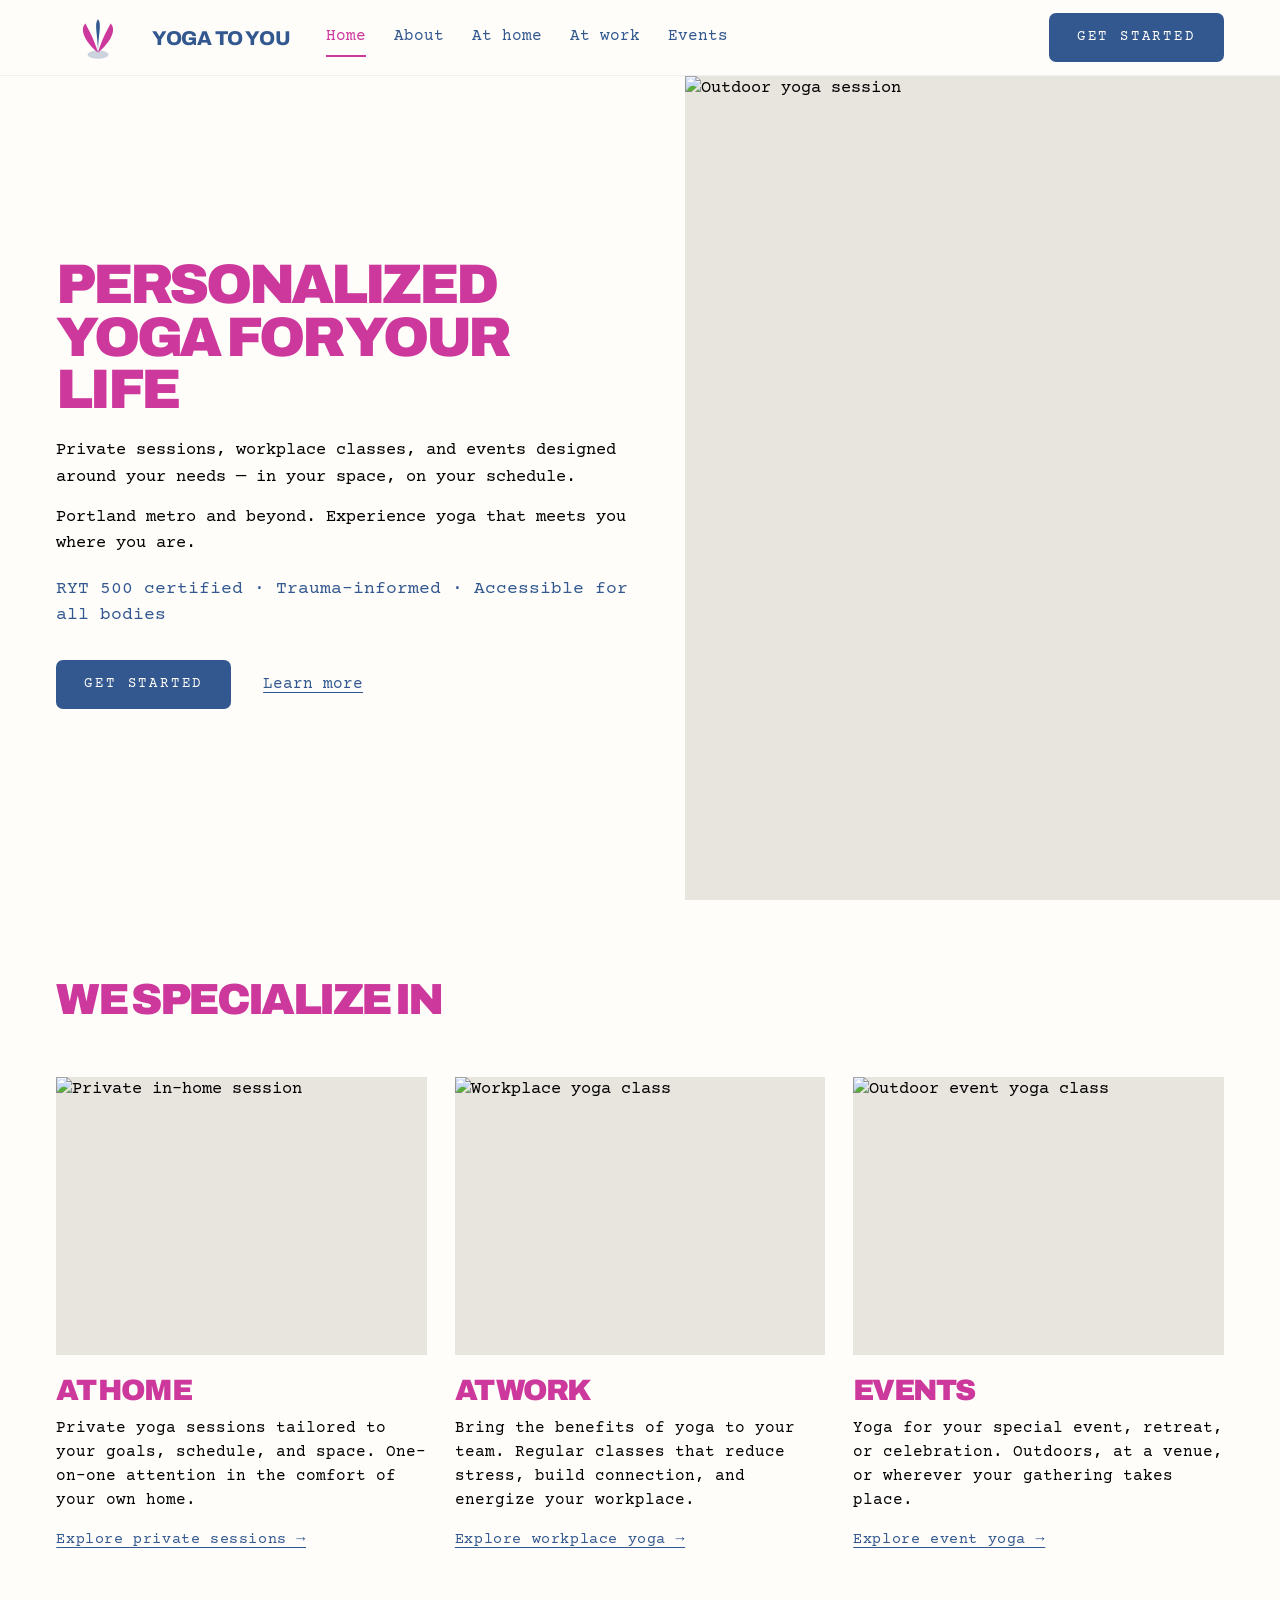
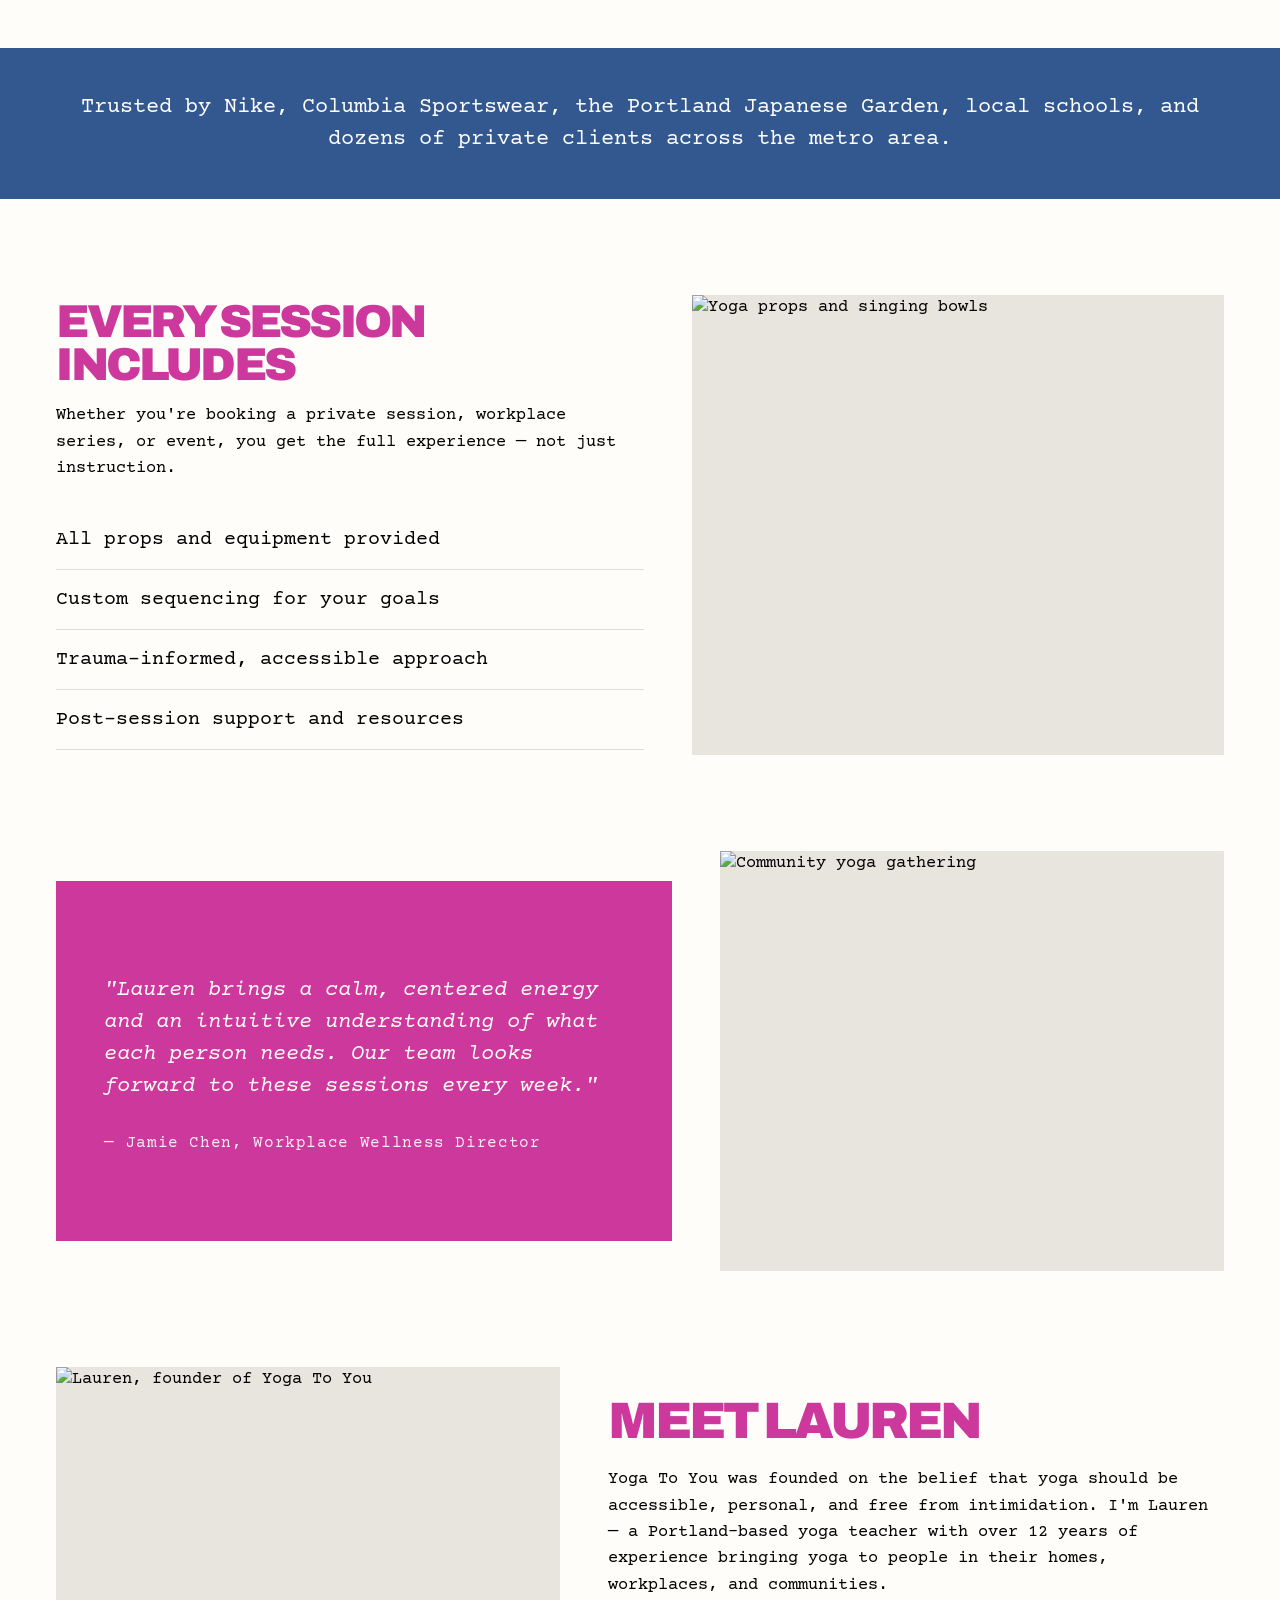
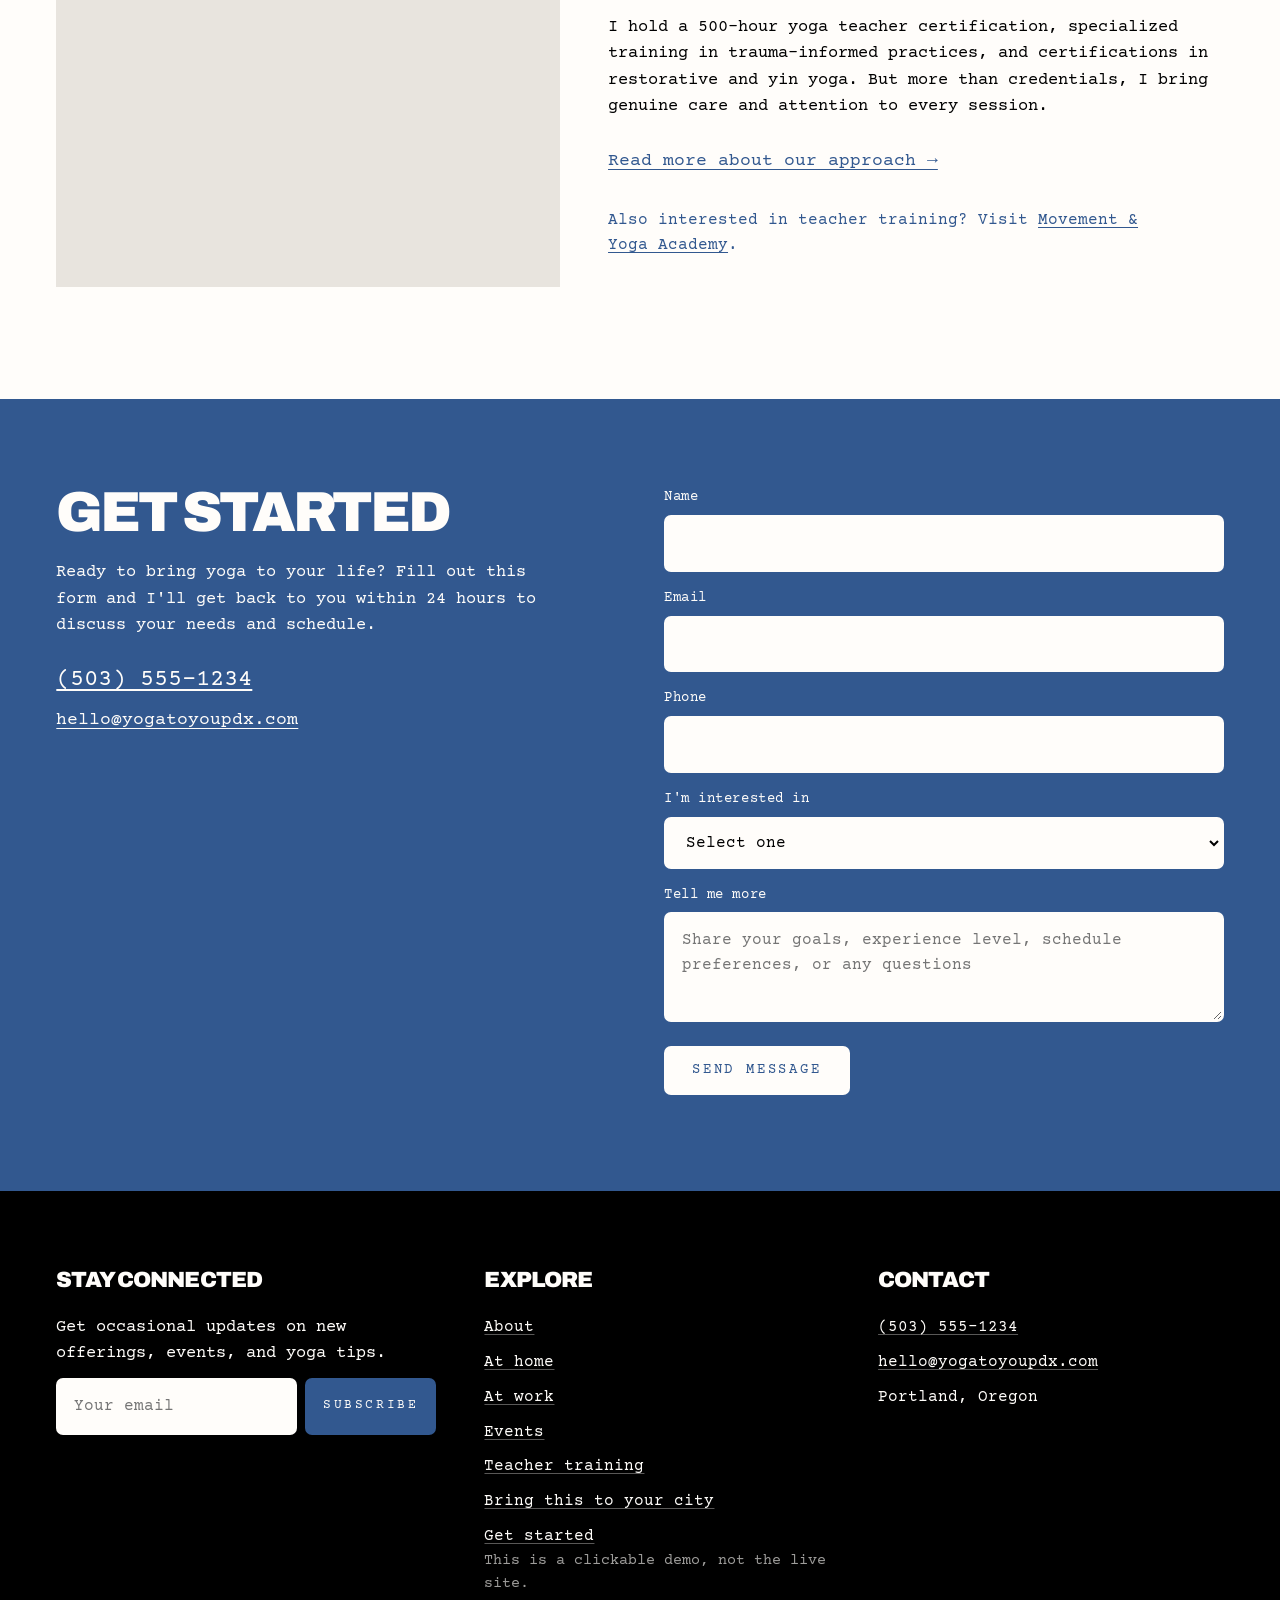
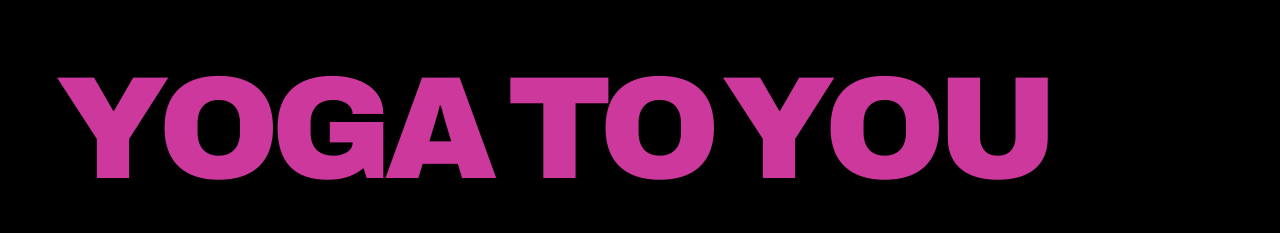
==== index.html @ d00f50c9 "Add all 8 HTML pages for Yoga To You demo - index.html: Homepage with hero, doors, trust, includes, " ====
<!DOCTYPE html>
<html lang="en">
<head>
  <meta charset="UTF-8">
  <meta name="viewport" content="width=1280">
  <title>Yoga To You — Personalized yoga for your life</title>
  <link rel="icon" href="data:image/svg+xml,%3Csvg xmlns='http://www.w3.org/2000/svg' viewBox='0 0 80 48'%3E%3Cellipse cx='40' cy='40' rx='10' ry='4' fill='%2332588F' opacity='.25'/%3E%3Cpath d='M40 38 C28 28 22 16 28 10 C32 18 36 24 40 38 Z' fill='%23CC389B'/%3E%3Cpath d='M40 38 C52 28 58 16 52 10 C48 18 44 24 40 38 Z' fill='%23CC389B'/%3E%3Cpath d='M40 38 C40 22 36 10 40 6 C44 10 40 22 40 38 Z' fill='%2332588F'/%3E%3C/svg%3E">
  <link rel="preconnect" href="https://fonts.googleapis.com">
  <link rel="preconnect" href="https://fonts.gstatic.com" crossorigin>
  <link href="https://fonts.googleapis.com/css2?family=Archivo:wght@100..900&family=Courier+Prime:ital,wght@0,400;0,700;1,400&display=block" rel="stylesheet">
  <link rel="stylesheet" href="site.css">
</head>
<body>
  <header class="site-header">
    <a href="index.html" class="logo">
      <img src="data:image/svg+xml,%3Csvg xmlns='http://www.w3.org/2000/svg' viewBox='0 0 80 48'%3E%3Cellipse cx='40' cy='40' rx='10' ry='4' fill='%2332588F' opacity='.25'/%3E%3Cpath d='M40 38 C28 28 22 16 28 10 C32 18 36 24 40 38 Z' fill='%23CC389B'/%3E%3Cpath d='M40 38 C52 28 58 16 52 10 C48 18 44 24 40 38 Z' fill='%23CC389B'/%3E%3Cpath d='M40 38 C40 22 36 10 40 6 C44 10 40 22 40 38 Z' fill='%2332588F'/%3E%3C/svg%3E" alt="">
      <span class="brand">Yoga To You</span>
    </a>
    <nav class="site-nav">
      <a href="index.html" aria-current="page">Home</a>
      <a href="about.html">About</a>
      <a href="at-home.html">At home</a>
      <a href="at-work.html">At work</a>
      <a href="events.html">Events</a>
    </nav>
    <a href="#get-started" class="btn">Get started</a>
  </header>

  <main>
    <section class="hero">
      <div class="hero-copy">
        <h1 class="display">Personalized yoga for your life</h1>
        <p class="lede">Private sessions, workplace classes, and events designed around your needs — in your space, on your schedule.</p>
        <p class="lede">Portland metro and beyond. Experience yoga that meets you where you are.</p>
        <p class="tag">RYT 500 certified · Trauma-informed · Accessible for all bodies</p>
        <div class="hero-actions">
          <a href="#get-started" class="btn">Get started</a>
          <a href="about.html" class="btn-ghost">Learn more</a>
        </div>
      </div>
      <div class="hero-photo">
        <img src="images/hero-outdoor-pose.jpg" alt="Outdoor yoga session">
      </div>
    </section>

    <section class="specialize">
      <h2 class="display">We specialize in</h2>
    </section>

    <section class="doors">
      <a href="at-home.html" class="door">
        <div class="door-photo">
          <img src="images/in-home-child-pose.jpg" alt="Private in-home session">
        </div>
        <h3 class="display">At home</h3>
        <p>Private yoga sessions tailored to your goals, schedule, and space. One-on-one attention in the comfort of your own home.</p>
        <span class="more">Explore private sessions →</span>
      </a>

      <a href="at-work.html" class="door">
        <div class="door-photo">
          <img src="images/workplace-studio-class.jpg" alt="Workplace yoga class">
        </div>
        <h3 class="display">At work</h3>
        <p>Bring the benefits of yoga to your team. Regular classes that reduce stress, build connection, and energize your workplace.</p>
        <span class="more">Explore workplace yoga →</span>
      </a>

      <a href="events.html" class="door">
        <div class="door-photo">
          <img src="images/event-park-class.jpg" alt="Outdoor event yoga class">
        </div>
        <h3 class="display">Events</h3>
        <p>Yoga for your special event, retreat, or celebration. Outdoors, at a venue, or wherever your gathering takes place.</p>
        <span class="more">Explore event yoga →</span>
      </a>
    </section>

    <section class="trust">
      <p>Trusted by Nike, Columbia Sportswear, the Portland Japanese Garden, local schools, and dozens of private clients across the metro area.</p>
    </section>

    <section class="includes">
      <div>
        <h2 class="display">Every session includes</h2>
        <p class="intro">Whether you're booking a private session, workplace series, or event, you get the full experience — not just instruction.</p>
        <ul class="includes-list">
          <li>All props and equipment provided</li>
          <li>Custom sequencing for your goals</li>
          <li>Trauma-informed, accessible approach</li>
          <li>Post-session support and resources</li>
        </ul>
      </div>
      <div class="includes-photo">
        <img src="images/props-singing-bowls.jpg" alt="Yoga props and singing bowls">
      </div>
    </section>

    <section class="quote">
      <div class="quote-card">
        <blockquote>"Lauren brings a calm, centered energy and an intuitive understanding of what each person needs. Our team looks forward to these sessions every week."</blockquote>
        <cite>— Jamie Chen, Workplace Wellness Director</cite>
      </div>
      <div class="quote-photo">
        <img src="images/event-park-community.jpg" alt="Community yoga gathering">
      </div>
    </section>

    <section class="about">
      <div class="about-photo">
        <img src="images/founder-studio.jpg" alt="Lauren, founder of Yoga To You">
      </div>
      <div>
        <h2 class="display">Meet Lauren</h2>
        <p>Yoga To You was founded on the belief that yoga should be accessible, personal, and free from intimidation. I'm Lauren — a Portland-based yoga teacher with over 12 years of experience bringing yoga to people in their homes, workplaces, and communities.</p>
        <p>I hold a 500-hour yoga teacher certification, specialized training in trauma-informed practices, and certifications in restorative and yin yoga. But more than credentials, I bring genuine care and attention to every session.</p>
        <a href="about.html" class="about-link">Read more about our approach →</a>
        <p class="quiet">Also interested in teacher training? Visit <a href="school.html">Movement & Yoga Academy</a>.</p>
      </div>
    </section>

    <section class="start" id="get-started">
      <div class="start-inner">
        <div>
          <h2 class="display">Get started</h2>
          <p class="intro">Ready to bring yoga to your life? Fill out this form and I'll get back to you within 24 hours to discuss your needs and schedule.</p>
          <p class="phone"><a href="tel:+15035551234">(503) 555-1234</a></p>
          <p class="mail"><a href="mailto:hello@yogatoyoupdx.com">hello@yogatoyoupdx.com</a></p>
        </div>
        <form class="start-form">
          <label>
            Name
            <input type="text" name="name" required>
          </label>
          <label>
            Email
            <input type="email" name="email" required>
          </label>
          <label>
            Phone
            <input type="tel" name="phone">
          </label>
          <label>
            I'm interested in
            <select name="interest" required>
              <option value="">Select one</option>
              <option value="private">Private sessions (at home)</option>
              <option value="workplace">Workplace yoga</option>
              <option value="event">Event or retreat</option>
              <option value="other">Something else</option>
            </select>
          </label>
          <label>
            Tell me more
            <textarea name="message" placeholder="Share your goals, experience level, schedule preferences, or any questions"></textarea>
          </label>
          <button type="submit" class="btn">Send message</button>
        </form>
      </div>
    </section>
  </main>

  <footer class="site-footer">
    <div class="footer-top">
      <div>
        <h3>Stay connected</h3>
        <form class="subscribe">
          <p>Get occasional updates on new offerings, events, and yoga tips.</p>
          <div class="subscribe-row">
            <input type="email" placeholder="Your email" aria-label="Email address">
            <button type="submit" class="btn">Subscribe</button>
          </div>
        </form>
      </div>
      <div>
        <h3>Explore</h3>
        <nav class="footer-links">
          <a href="about.html">About</a>
          <a href="at-home.html">At home</a>
          <a href="at-work.html">At work</a>
          <a href="events.html">Events</a>
          <a href="school.html">Teacher training</a>
          <a href="partners.html">Bring this to your city</a>
          <a href="get-started.html">Get started</a>
        </nav>
        <p class="footer-note">This is a clickable demo, not the live site.</p>
      </div>
      <div>
        <h3>Contact</h3>
        <div class="footer-contact">
          <a href="tel:+15035551234">(503) 555-1234</a>
          <a href="mailto:hello@yogatoyoupdx.com">hello@yogatoyoupdx.com</a>
          <p>Portland, Oregon</p>
        </div>
      </div>
    </div>
    <div class="wordmark">
      <p>Yoga To You</p>
    </div>
  </footer>

  <script src="site.js"></script>
</body>
</html>
---- site.css ----
:root {
  --cream: #FFFDFA;
  --orange: #FF8D5C;
  --navy: #32588F;
  --magenta: #CC389B;
  --black: #000000;
  --nav-h: 76px;
  --pad: clamp(40px, 4.4vw, 64px);
  --max: 1440px;
}

* { box-sizing: border-box; margin: 0; padding: 0; }
html { scroll-behavior: smooth; }
html, body { background: var(--cream); color: var(--black); }
body {
  font-family: "Courier Prime", Courier, monospace;
  font-size: 17px;
  line-height: 1.55;
  -webkit-font-smoothing: antialiased;
  min-width: 1280px;
}
img { display: block; max-width: 100%; }
a { color: inherit; text-decoration: none; }
button, input, select, textarea { font: inherit; }
button, .btn, .btn-ghost, select { cursor: pointer; }
input, textarea { cursor: text; }

::selection { background: var(--magenta); color: var(--cream); }

.display {
  font-family: "Archivo", "Arial Black", sans-serif;
  font-weight: 900;
  font-stretch: 100%;
  text-transform: uppercase;
  letter-spacing: -0.06em;
  line-height: 0.94;
  color: var(--magenta);
}

.eyebrow {
  font-family: "Courier Prime", Courier, monospace;
  font-size: 14px;
  letter-spacing: 0.18em;
  text-transform: uppercase;
  color: var(--navy);
  margin-bottom: 16px;
}

.btn {
  display: inline-flex;
  align-items: center;
  justify-content: center;
  background: var(--navy);
  color: var(--cream);
  font-family: "Courier Prime", Courier, monospace;
  font-size: 14px;
  letter-spacing: 0.2em;
  text-transform: uppercase;
  padding: 16px 28px;
  border-radius: 7px;
  border: none;
  cursor: pointer;
  line-height: 1.2;
  white-space: nowrap;
}
.btn:hover { background: #274673; }
.btn:focus-visible { outline: 2px solid var(--orange); outline-offset: 3px; }

.btn-ghost {
  display: inline-flex;
  align-items: center;
  justify-content: center;
  background: transparent;
  color: var(--navy);
  font-family: "Courier Prime", Courier, monospace;
  font-size: 16px;
  line-height: 1.3;
  padding: 14px 4px;
  border-radius: 7px;
  border: none;
  text-decoration: underline;
  text-underline-offset: 4px;
  text-decoration-thickness: 1px;
}
.btn-ghost:hover { color: var(--magenta); }
.btn-ghost:focus-visible { outline: 2px solid var(--navy); outline-offset: 3px; }

.text-link {
  color: var(--navy);
  text-decoration: underline;
  text-underline-offset: 4px;
  text-decoration-thickness: 1px;
}
.text-link:hover { color: var(--magenta); }

/* ===== HEADER ===== */
.site-header {
  position: sticky;
  top: 0;
  z-index: 20;
  height: var(--nav-h);
  background: var(--cream);
  display: flex;
  align-items: center;
  gap: 36px;
  padding: 0 var(--pad);
  max-width: var(--max);
  margin: 0 auto;
  border-bottom: 1px solid rgba(50, 88, 143, 0.08);
}
.logo {
  display: flex;
  align-items: center;
  gap: 12px;
  flex-shrink: 0;
  color: var(--navy);
}
.logo img {
  height: 50px;
  width: auto;
}
.logo .brand {
  font-family: "Archivo", "Arial Black", sans-serif;
  font-weight: 800;
  font-stretch: 100%;
  text-transform: uppercase;
  letter-spacing: -0.03em;
  font-size: 20px;
  line-height: 1;
  color: var(--navy);
  white-space: nowrap;
}
.logo:hover .brand { color: var(--magenta); }
.site-nav {
  display: flex;
  align-items: center;
  gap: 28px;
  font-size: 16px;
  color: var(--navy);
}
.site-nav a {
  padding: 6px 0;
  border-bottom: 2px solid transparent;
}
.site-nav a:hover { color: var(--magenta); }
.site-nav a[aria-current="page"] {
  color: var(--magenta);
  border-bottom-color: var(--magenta);
}
.site-header .btn { margin-left: auto; }

/* ===== HERO ===== */
.hero {
  max-width: var(--max);
  margin: 0 auto;
  min-height: calc(100vh - var(--nav-h));
  display: grid;
  grid-template-columns: 1.18fr 1fr;
  align-items: stretch;
}
.hero-copy {
  padding: 40px var(--pad) 48px;
  display: flex;
  flex-direction: column;
  justify-content: center;
}
.hero h1 {
  font-size: clamp(46px, 4.35vw, 64px);
  max-width: 11em;
}
.hero .lede {
  margin-top: 22px;
  max-width: 36em;
  font-size: 17px;
  line-height: 1.55;
  color: var(--black);
}
.hero .lede + .lede { margin-top: 14px; }
.hero .tag {
  margin-top: 18px;
  font-size: 18px;
  line-height: 1.45;
  color: var(--navy);
  max-width: 32em;
}
.hero-actions {
  margin-top: 32px;
  display: flex;
  align-items: center;
  gap: 28px;
  flex-wrap: wrap;
}
.hero-photo {
  position: relative;
  min-height: 640px;
  overflow: hidden;
  background: #e8e4de;
}
.hero-photo img {
  width: 100%;
  height: 100%;
  object-fit: cover;
  object-position: 55% 30%;
}

/* ===== SPECIALIZE / DOORS ===== */
.specialize {
  max-width: var(--max);
  margin: 0 auto;
  padding: 80px var(--pad) 28px;
}
.specialize h2 {
  font-size: clamp(36px, 3.4vw, 48px);
}
.doors {
  max-width: var(--max);
  margin: 0 auto;
  padding: 28px var(--pad) 96px;
  display: grid;
  grid-template-columns: 1fr 1fr 1fr;
  gap: 28px;
}
.door {
  display: flex;
  flex-direction: column;
  color: inherit;
  min-width: 0;
}
.door-photo {
  aspect-ratio: 4 / 3;
  overflow: hidden;
  background: #e8e4de;
}
.door-photo img {
  width: 100%;
  height: 100%;
  object-fit: cover;
  transition: transform 0.6s ease;
}
.door:hover .door-photo img { transform: scale(1.04); }
.door h3 {
  margin-top: 22px;
  font-size: clamp(28px, 2.3vw, 34px);
}
.door p {
  margin-top: 12px;
  font-size: 16px;
  line-height: 1.5;
  color: var(--black);
}
.door .more {
  margin-top: 16px;
  font-size: 15px;
  color: var(--navy);
  letter-spacing: 0.04em;
  text-decoration: underline;
  text-underline-offset: 4px;
}
.door:hover .more { color: var(--magenta); }

/* ===== TRUST ===== */
.trust {
  background: var(--navy);
  color: var(--cream);
}
.trust p {
  max-width: var(--max);
  margin: 0 auto;
  padding: 44px var(--pad);
  text-align: center;
  font-size: 22px;
  line-height: 1.45;
}

/* ===== INCLUDES ===== */
.includes {
  max-width: var(--max);
  margin: 0 auto;
  padding: 96px var(--pad);
  display: grid;
  grid-template-columns: 1.05fr 0.95fr;
  gap: 72px;
  align-items: center;
}
.includes h2 {
  font-size: clamp(36px, 3.6vw, 52px);
  margin-bottom: 16px;
}
.includes .intro {
  margin-bottom: 28px;
  max-width: 34em;
}
.includes-list {
  list-style: none;
}
.includes-list li {
  font-size: 20px;
  line-height: 1.35;
  padding: 16px 0;
  border-bottom: 1px solid rgba(0,0,0,0.12);
}
.includes-photo {
  overflow: hidden;
  min-height: 460px;
  background: #e8e4de;
}
.includes-photo img {
  width: 100%;
  height: 100%;
  object-fit: cover;
  object-position: 50% 70%;
  min-height: 460px;
}

/* ===== QUOTE ===== */
.quote {
  background: var(--cream);
  max-width: var(--max);
  margin: 0 auto;
  padding: 0 var(--pad) 96px;
  display: grid;
  grid-template-columns: 1.1fr 0.9fr;
  gap: 56px;
  align-items: center;
}
.quote-card {
  background: var(--magenta);
  color: var(--cream);
  padding: 56px 48px 48px;
  min-height: 360px;
  display: flex;
  flex-direction: column;
  justify-content: center;
}
.quote-card blockquote {
  font-family: "Courier Prime", Courier, monospace;
  font-style: italic;
  font-size: 22px;
  line-height: 1.45;
}
.quote-card cite {
  display: block;
  margin-top: 28px;
  font-style: normal;
  font-size: 16px;
  letter-spacing: 0.04em;
  color: var(--cream);
  opacity: 0.92;
}
.quote-photo {
  overflow: hidden;
  min-height: 420px;
  background: #e8e4de;
}
.quote-photo img {
  width: 100%;
  height: 100%;
  object-fit: cover;
  object-position: 50% 35%;
  min-height: 420px;
}

/* ===== ABOUT TEASER ===== */
.about {
  max-width: var(--max);
  margin: 0 auto;
  padding: 0 var(--pad) 112px;
  display: grid;
  grid-template-columns: 0.9fr 1.1fr;
  gap: 64px;
  align-items: center;
}
.about-photo {
  overflow: hidden;
  min-height: 520px;
  background: #e8e4de;
}
.about-photo img {
  width: 100%;
  height: 100%;
  object-fit: cover;
  object-position: 62% 28%;
  min-height: 520px;
}
.about h2 {
  font-size: clamp(42px, 4vw, 56px);
  margin-bottom: 22px;
}
.about p {
  font-size: 17px;
  line-height: 1.55;
  max-width: 36em;
}
.about p + p { margin-top: 16px; }
.about .about-link {
  display: inline-block;
  margin-top: 28px;
  color: var(--navy);
  text-decoration: underline;
  text-underline-offset: 4px;
  font-size: 18px;
}
.about .about-link:hover { color: var(--magenta); }
.about .quiet {
  margin-top: 32px;
  font-size: 16px;
  color: var(--navy);
}
.about .quiet a {
  text-decoration: underline;
  text-underline-offset: 3px;
}
.about .quiet a:hover { color: var(--magenta); }

/* ===== START ===== */
.start {
  background: var(--navy);
  color: var(--cream);
  scroll-margin-top: var(--nav-h);
}
.start-inner {
  max-width: var(--max);
  margin: 0 auto;
  padding: 88px var(--pad) 96px;
  display: grid;
  grid-template-columns: 1fr 1fr;
  gap: 72px;
  align-items: start;
}
.start h2 {
  font-size: clamp(48px, 4.4vw, 64px);
  color: var(--cream);
  margin-bottom: 20px;
}
.start .intro {
  max-width: 30em;
  margin-bottom: 24px;
  font-size: 17px;
}
.start .phone {
  font-size: 24px;
  line-height: 1.4;
}
.start .phone a {
  text-decoration: underline;
  text-underline-offset: 4px;
}
.start .phone a:hover { color: var(--orange); }
.start .mail {
  margin-top: 10px;
  font-size: 18px;
}
.start .mail a {
  text-decoration: underline;
  text-underline-offset: 4px;
}
.start .mail a:hover { color: var(--orange); }
.start-form,
.page-form,
.subscribe {
  display: flex;
  flex-direction: column;
  gap: 16px;
}
.start-form label,
.page-form label {
  display: flex;
  flex-direction: column;
  gap: 6px;
  font-size: 14px;
  letter-spacing: 0.04em;
}
.start-form input,
.start-form select,
.start-form textarea,
.page-form input,
.page-form select,
.page-form textarea,
.subscribe input {
  background: var(--cream);
  color: var(--black);
  border: 2px solid transparent;
  border-radius: 7px;
  padding: 14px 16px;
  font-size: 16px;
}
.start-form textarea,
.page-form textarea { min-height: 110px; resize: vertical; }
.start-form input:hover,
.start-form select:hover,
.start-form textarea:hover,
.page-form input:hover,
.page-form select:hover,
.page-form textarea:hover,
.subscribe input:hover {
  border-color: var(--orange);
}
.start-form input:focus,
.start-form select:focus,
.start-form textarea:focus,
.page-form input:focus,
.page-form select:focus,
.page-form textarea:focus,
.subscribe input:focus {
  outline: none;
  border-color: var(--orange);
  box-shadow: 0 0 0 3px rgba(255, 141, 92, 0.35);
}
.start-form .btn {
  align-self: flex-start;
  margin-top: 8px;
  background: var(--cream);
  color: var(--navy);
}
.start-form .btn:hover { background: #fff; }
.demo-note {
  margin-top: 4px;
  font-size: 15px;
  font-style: italic;
}
.start .demo-note { color: var(--orange); }
.page-form .demo-note { color: var(--magenta); }
.subscribe .demo-note { color: var(--orange); }

/* ===== FOOTER ===== */
.site-footer {
  background: var(--black);
  color: var(--cream);
}
.footer-top {
  max-width: var(--max);
  margin: 0 auto;
  padding: 72px var(--pad) 48px;
  display: grid;
  grid-template-columns: 1.1fr 1fr 1fr;
  gap: 48px;
}
.site-footer h3 {
  font-family: "Archivo", sans-serif;
  font-weight: 900;
  text-transform: uppercase;
  letter-spacing: -0.04em;
  font-size: 22px;
  color: var(--cream);
  margin-bottom: 18px;
}
.subscribe { display: flex; flex-direction: column; gap: 10px; max-width: 380px; }
.subscribe-row {
  display: flex;
  gap: 8px;
}
.subscribe-row input {
  flex: 1;
  min-width: 0;
}
.subscribe .btn { padding: 14px 18px; font-size: 13px; }
.footer-links {
  display: flex;
  flex-direction: column;
  gap: 10px;
  font-size: 16px;
}
.footer-links a {
  text-decoration: underline;
  text-underline-offset: 3px;
  text-decoration-color: rgba(255,253,250,0.35);
}
.footer-links a:hover { color: var(--orange); text-decoration-color: var(--orange); }
.footer-note {
  color: rgba(255,253,250,0.62);
  font-size: 15px;
}
.footer-contact {
  display: flex;
  flex-direction: column;
  gap: 10px;
  font-size: 16px;
}
.footer-contact a {
  text-decoration: underline;
  text-underline-offset: 3px;
  text-decoration-color: rgba(255,253,250,0.35);
}
.footer-contact a:hover { color: var(--orange); text-decoration-color: var(--orange); }
.wordmark {
  max-width: var(--max);
  margin: 0 auto;
  padding: 24px var(--pad) 40px;
}
.wordmark p {
  font-family: "Archivo", "Arial Black", sans-serif;
  font-weight: 900;
  font-stretch: 100%;
  text-transform: uppercase;
  letter-spacing: -0.06em;
  line-height: 0.86;
  color: var(--magenta);
  font-size: clamp(72px, 11.4vw, 164px);
}

/* ===== INNER PAGES ===== */
.page-hero {
  max-width: var(--max);
  margin: 0 auto;
  padding: 64px var(--pad) 56px;
  display: grid;
  grid-template-columns: 1fr 1.1fr;
  gap: 56px;
  align-items: center;
}
.page-hero h1 {
  font-size: clamp(48px, 5vw, 72px);
}
.page-hero .sub {
  margin-top: 18px;
  font-size: 22px;
  line-height: 1.4;
  color: var(--navy);
  max-width: 22em;
}
.page-hero p {
  margin-top: 18px;
  font-size: 17px;
  line-height: 1.55;
  max-width: 34em;
}
.page-hero-photo {
  overflow: hidden;
  min-height: 440px;
  background: #e8e4de;
}
.page-hero-photo img {
  width: 100%;
  height: 100%;
  object-fit: cover;
  min-height: 440px;
}

.section {
  max-width: var(--max);
  margin: 0 auto;
  padding: 0 var(--pad) 88px;
}
.section h2 {
  font-size: clamp(32px, 3.2vw, 44px);
  margin-bottom: 20px;
}
.section p {
  font-size: 17px;
  line-height: 1.55;
  max-width: 40em;
}
.section p + p { margin-top: 16px; }

.split {
  max-width: var(--max);
  margin: 0 auto;
  padding: 0 var(--pad) 88px;
  display: grid;
  grid-template-columns: 1fr 1fr;
  gap: 64px;
  align-items: center;
}
.split h2 {
  font-size: clamp(32px, 3.2vw, 44px);
  margin-bottom: 20px;
}
.split p {
  font-size: 17px;
  line-height: 1.55;
}
.split p + p { margin-top: 16px; }
.split .photo {
  overflow: hidden;
  min-height: 400px;
  background: #e8e4de;
}
.split .photo img {
  width: 100%;
  height: 100%;
  object-fit: cover;
  min-height: 400px;
}

.band {
  padding: 72px 0 80px;
}
.band-navy { background: var(--navy); color: var(--cream); }
.band-navy .display { color: var(--cream); }
.band-magenta { background: var(--magenta); color: var(--cream); }
.band-magenta .display { color: var(--cream); }
.band-inner {
  max-width: var(--max);
  margin: 0 auto;
  padding: 0 var(--pad);
}
.band h2 { margin-bottom: 20px; font-size: clamp(32px, 3.2vw, 44px); }
.band p { max-width: 40em; font-size: 17px; line-height: 1.55; }
.band p + p { margin-top: 16px; }
.band .text-link { color: var(--cream); }
.band .text-link:hover { color: var(--orange); }
.band .btn { margin-top: 28px; background: var(--cream); color: var(--navy); }
.band .btn:hover { background: #fff; }
.band .btn-ghost { color: var(--cream); }
.band .btn-ghost:hover { color: var(--orange); }

.checklist {
  list-style: none;
  margin-top: 20px;
  max-width: 36em;
}
.checklist li {
  padding: 12px 0;
  border-bottom: 1px solid rgba(0,0,0,0.12);
  font-size: 17px;
  padding-left: 0;
}
.band-navy .checklist li,
.band-magenta .checklist li {
  border-bottom-color: rgba(255,253,250,0.22);
}

.page-spread {
  max-width: var(--max);
  margin: 0 auto;
  padding: 0 var(--pad) 88px;
  display: grid;
  grid-template-columns: 1fr 1fr;
  gap: 28px;
}
.page-spread figure {
  overflow: hidden;
  min-height: 380px;
  background: #e8e4de;
}
.page-spread img {
  width: 100%;
  height: 100%;
  object-fit: cover;
  min-height: 380px;
}
.page-spread figcaption {
  margin-top: 12px;
  font-size: 14px;
  color: var(--navy);
}

.paths {
  max-width: var(--max);
  margin: 0 auto;
  padding: 0 var(--pad) 88px;
  display: grid;
  grid-template-columns: 1fr 1fr;
  gap: 28px;
}
.path-card {
  background: var(--cream);
  border: 1px solid rgba(50, 88, 143, 0.18);
  padding: 36px 32px 40px;
}
.path-card h3 {
  font-size: clamp(26px, 2.2vw, 32px);
  margin-bottom: 16px;
}
.path-card p { font-size: 17px; line-height: 1.55; }
.path-card p + p { margin-top: 14px; }

.honest {
  max-width: 40em;
  font-size: 16px;
  color: var(--navy);
  border-left: 3px solid var(--orange);
  padding: 4px 0 4px 18px;
  margin: 20px 0 0;
}

.page-cta {
  max-width: var(--max);
  margin: 0 auto;
  padding: 0 var(--pad) 112px;
  display: flex;
  align-items: center;
  gap: 28px;
  flex-wrap: wrap;
}

.page-form-wrap {
  max-width: var(--max);
  margin: 0 auto;
  padding: 0 var(--pad) 112px;
  display: grid;
  grid-template-columns: 1fr 1fr;
  gap: 64px;
}
.page-form-wrap h2 { margin-bottom: 16px; }
.page-form .btn { align-self: flex-start; margin-top: 8px; }

.offerings {
  max-width: var(--max);
  margin: 0 auto;
  padding: 0 var(--pad) 88px;
  display: grid;
  grid-template-columns: 1fr 1fr 1fr;
  gap: 28px;
}
.offering h3 {
  font-size: clamp(24px, 2vw, 30px);
  margin: 18px 0 12px;
}
.offering p { font-size: 16px; line-height: 1.5; }
.offering .photo {
  aspect-ratio: 4 / 3;
  overflow: hidden;
  background: #e8e4de;
}
.offering .photo img {
  width: 100%;
  height: 100%;
  object-fit: cover;
}

@media (max-width: 1320px) {
  .hero { grid-template-columns: 1.15fr 1fr; }
  .includes, .quote, .about, .start-inner, .page-hero, .split, .page-form-wrap { gap: 48px; }
}
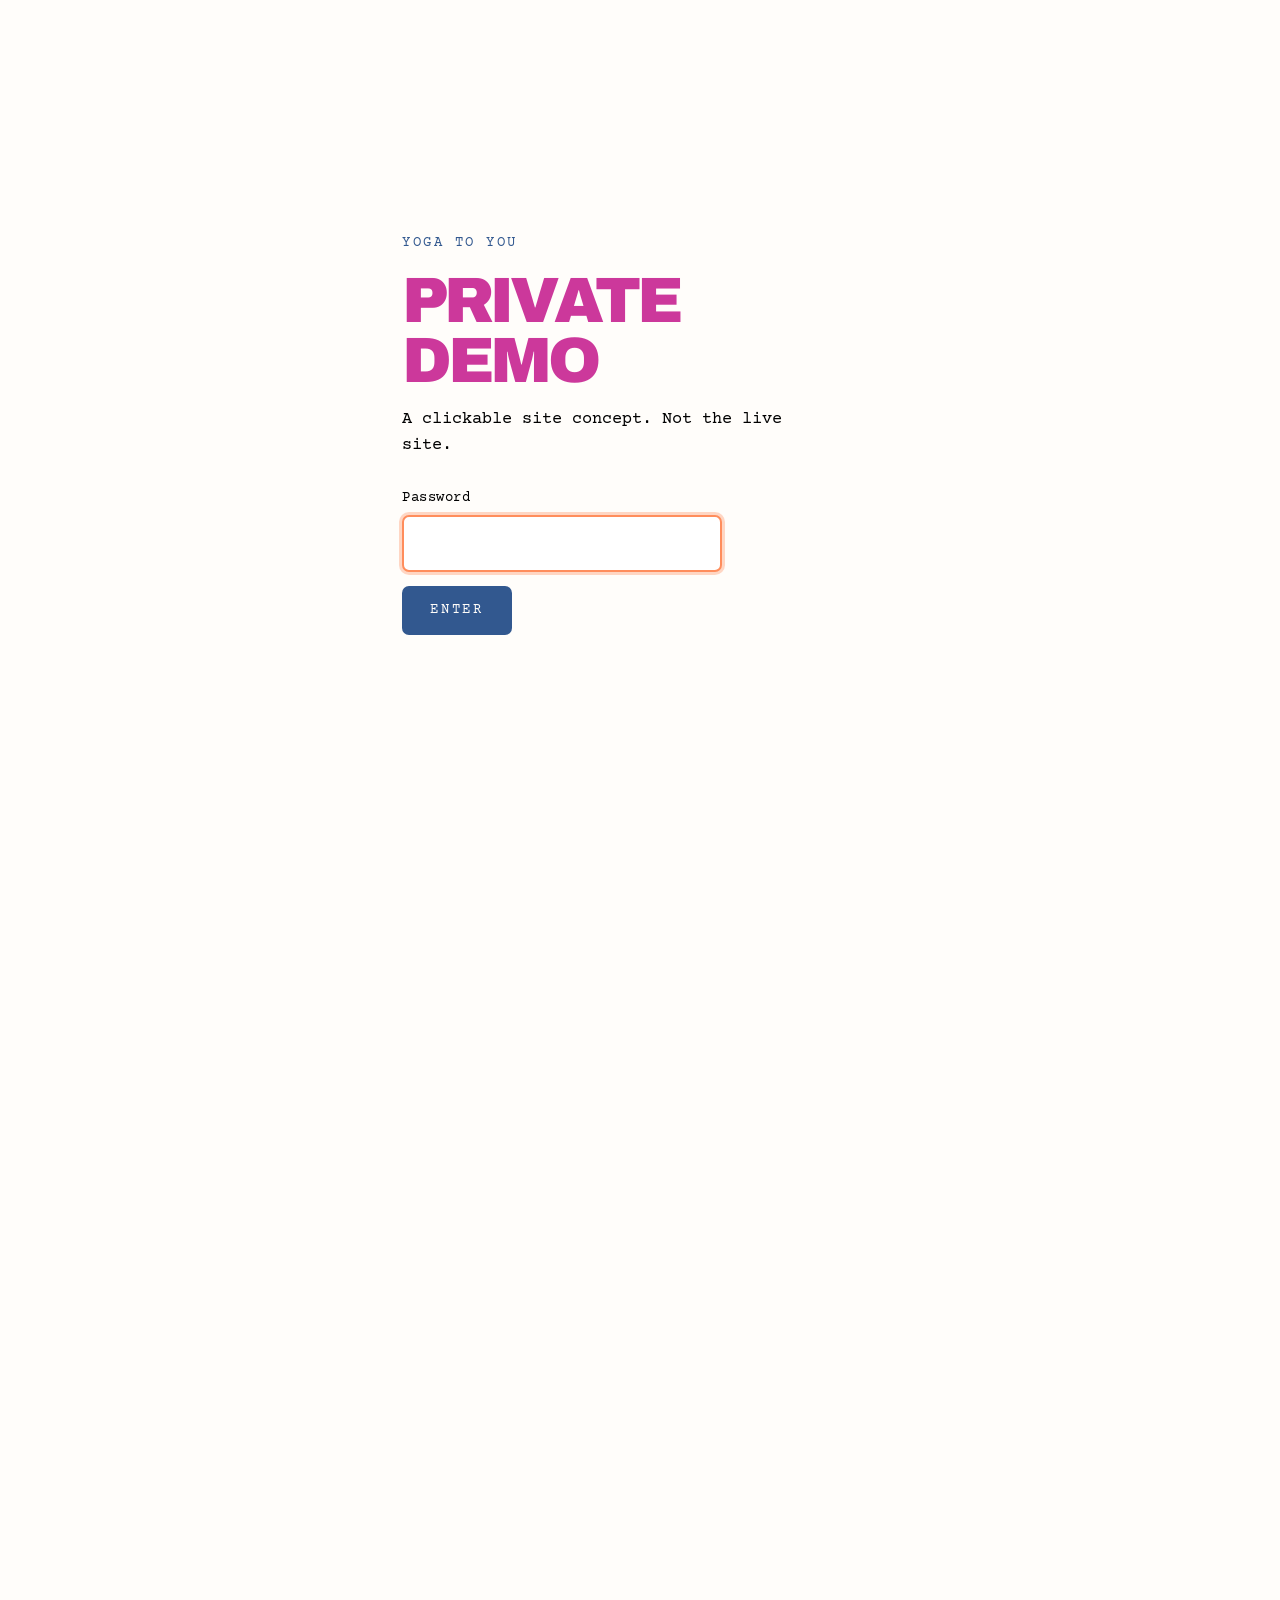
==== commit c0773b29: "Add password gate and prepare for GitHub Pages - Overwrite site.js with password gate (sessionStorag" ====
--- a/index.html
+++ b/index.html
@@ -9,6 +9,7 @@
   <link rel="preconnect" href="https://fonts.gstatic.com" crossorigin>
   <link href="https://fonts.googleapis.com/css2?family=Archivo:wght@100..900&family=Courier+Prime:ital,wght@0,400;0,700;1,400&display=block" rel="stylesheet">
   <link rel="stylesheet" href="site.css">
+  <script>if(sessionStorage.getItem("yty-demo-ok")!=="1")document.documentElement.classList.add("yty-locked");</script>
 </head>
 <body>
   <header class="site-header">
--- a/site.css
+++ b/site.css
@@ -823,3 +823,14 @@
   .hero { grid-template-columns: 1.15fr 1fr; }
   .includes, .quote, .about, .start-inner, .page-hero, .split, .page-form-wrap { gap: 48px; }
 }
+
+html.yty-locked body > *:not(#yty-gate) { visibility: hidden !important; }
+#yty-gate { position: fixed; inset: 0; z-index: 100; background: var(--cream); display: flex; align-items: center; justify-content: center; padding: 40px; }
+.yty-gate-card { max-width: 28em; }
+.yty-gate-card h1 { font-size: clamp(42px, 6vw, 64px); margin-bottom: 16px; }
+.yty-gate-lede { margin-bottom: 28px; max-width: 24em; }
+.yty-gate-form { display: flex; flex-direction: column; gap: 14px; align-items: flex-start; }
+.yty-gate-form label { display: flex; flex-direction: column; gap: 6px; font-size: 14px; letter-spacing: 0.04em; width: 100%; }
+.yty-gate-form input { background: #fff; color: var(--black); border: 2px solid rgba(50, 88, 143, 0.25); border-radius: 7px; padding: 14px 16px; font-size: 16px; width: 100%; max-width: 320px; }
+.yty-gate-form input:focus { outline: none; border-color: var(--orange); box-shadow: 0 0 0 3px rgba(255, 141, 92, 0.35); }
+.yty-gate-hint { font-size: 15px; color: var(--magenta); min-height: 1.2em; }
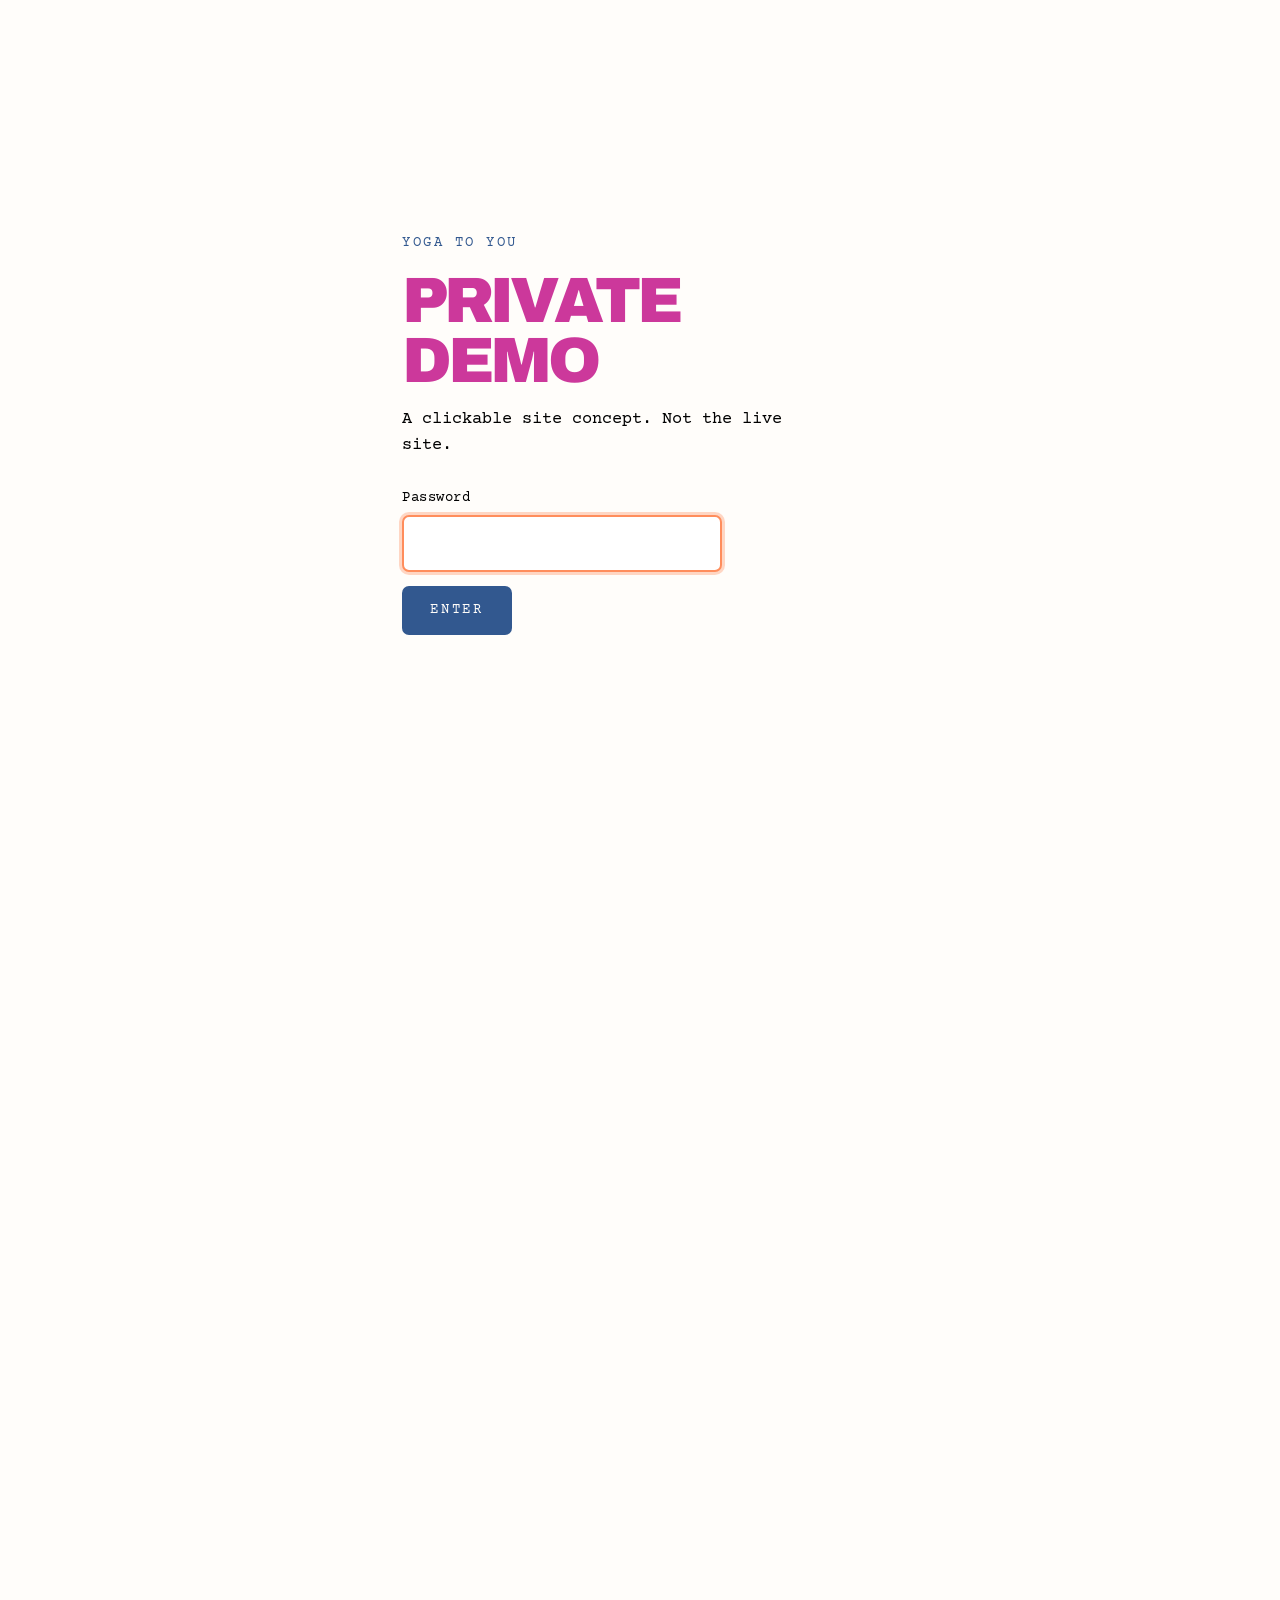
==== commit 0228e8b4: "Fix invented copy bug - replace with exact approved content Replace all 8 HTML files with exact appr" ====
--- a/index.html
+++ b/index.html
@@ -1,205 +1,190 @@
 <!DOCTYPE html>
 <html lang="en">
 <head>
-  <meta charset="UTF-8">
-  <meta name="viewport" content="width=1280">
-  <title>Yoga To You — Personalized yoga for your life</title>
-  <link rel="icon" href="data:image/svg+xml,%3Csvg xmlns='http://www.w3.org/2000/svg' viewBox='0 0 80 48'%3E%3Cellipse cx='40' cy='40' rx='10' ry='4' fill='%2332588F' opacity='.25'/%3E%3Cpath d='M40 38 C28 28 22 16 28 10 C32 18 36 24 40 38 Z' fill='%23CC389B'/%3E%3Cpath d='M40 38 C52 28 58 16 52 10 C48 18 44 24 40 38 Z' fill='%23CC389B'/%3E%3Cpath d='M40 38 C40 22 36 10 40 6 C44 10 40 22 40 38 Z' fill='%2332588F'/%3E%3C/svg%3E">
-  <link rel="preconnect" href="https://fonts.googleapis.com">
-  <link rel="preconnect" href="https://fonts.gstatic.com" crossorigin>
-  <link href="https://fonts.googleapis.com/css2?family=Archivo:wght@100..900&family=Courier+Prime:ital,wght@0,400;0,700;1,400&display=block" rel="stylesheet">
-  <link rel="stylesheet" href="site.css">
-  <script>if(sessionStorage.getItem("yty-demo-ok")!=="1")document.documentElement.classList.add("yty-locked");</script>
+<meta charset="utf-8">
+<meta name="viewport" content="width=1280">
+<title>Yoga To You PDX — Not a studio. A mobile yoga experience.</title>
+<link rel="preconnect" href="https://fonts.googleapis.com">
+<link rel="preconnect" href="https://fonts.gstatic.com" crossorigin>
+<link href="https://fonts.googleapis.com/css2?family=Archivo:wght@100..900&family=Courier+Prime:ital,wght@0,400;0,700;1,400&display=block" rel="stylesheet">
+<link rel="icon" href="data:image/svg+xml,%3Csvg xmlns='http://www.w3.org/2000/svg' viewBox='0 0 80 48'%3E%3Cellipse cx='40' cy='40' rx='10' ry='4' fill='%2332588F' opacity='.25'/%3E%3Cpath d='M40 38 C28 28 22 16 28 10 C32 18 36 24 40 38 Z' fill='%23CC389B'/%3E%3Cpath d='M40 38 C52 28 58 16 52 10 C48 18 44 24 40 38 Z' fill='%23CC389B'/%3E%3Cpath d='M40 38 C40 22 36 10 40 6 C44 10 40 22 40 38 Z' fill='%2332588F'/%3E%3C/svg%3E" type="image/png">
+<link rel="stylesheet" href="site.css">
+<script>if(sessionStorage.getItem("yty-demo-ok")!=="1")document.documentElement.classList.add("yty-locked");</script>
+
 </head>
 <body>
-  <header class="site-header">
-    <a href="index.html" class="logo">
-      <img src="data:image/svg+xml,%3Csvg xmlns='http://www.w3.org/2000/svg' viewBox='0 0 80 48'%3E%3Cellipse cx='40' cy='40' rx='10' ry='4' fill='%2332588F' opacity='.25'/%3E%3Cpath d='M40 38 C28 28 22 16 28 10 C32 18 36 24 40 38 Z' fill='%23CC389B'/%3E%3Cpath d='M40 38 C52 28 58 16 52 10 C48 18 44 24 40 38 Z' fill='%23CC389B'/%3E%3Cpath d='M40 38 C40 22 36 10 40 6 C44 10 40 22 40 38 Z' fill='%2332588F'/%3E%3C/svg%3E" alt="">
-      <span class="brand">Yoga To You</span>
-    </a>
-    <nav class="site-nav">
-      <a href="index.html" aria-current="page">Home</a>
-      <a href="about.html">About</a>
-      <a href="at-home.html">At home</a>
-      <a href="at-work.html">At work</a>
-      <a href="events.html">Events</a>
-    </nav>
-    <a href="#get-started" class="btn">Get started</a>
-  </header>
-
-  <main>
-    <section class="hero">
-      <div class="hero-copy">
-        <h1 class="display">Personalized yoga for your life</h1>
-        <p class="lede">Private sessions, workplace classes, and events designed around your needs — in your space, on your schedule.</p>
-        <p class="lede">Portland metro and beyond. Experience yoga that meets you where you are.</p>
-        <p class="tag">RYT 500 certified · Trauma-informed · Accessible for all bodies</p>
-        <div class="hero-actions">
-          <a href="#get-started" class="btn">Get started</a>
-          <a href="about.html" class="btn-ghost">Learn more</a>
-        </div>
-      </div>
-      <div class="hero-photo">
-        <img src="images/hero-outdoor-pose.jpg" alt="Outdoor yoga session">
-      </div>
-    </section>
-
-    <section class="specialize">
-      <h2 class="display">We specialize in</h2>
-    </section>
-
-    <section class="doors">
-      <a href="at-home.html" class="door">
-        <div class="door-photo">
-          <img src="images/in-home-child-pose.jpg" alt="Private in-home session">
-        </div>
-        <h3 class="display">At home</h3>
-        <p>Private yoga sessions tailored to your goals, schedule, and space. One-on-one attention in the comfort of your own home.</p>
-        <span class="more">Explore private sessions →</span>
-      </a>
-
-      <a href="at-work.html" class="door">
-        <div class="door-photo">
-          <img src="images/workplace-studio-class.jpg" alt="Workplace yoga class">
-        </div>
-        <h3 class="display">At work</h3>
-        <p>Bring the benefits of yoga to your team. Regular classes that reduce stress, build connection, and energize your workplace.</p>
-        <span class="more">Explore workplace yoga →</span>
-      </a>
-
-      <a href="events.html" class="door">
-        <div class="door-photo">
-          <img src="images/event-park-class.jpg" alt="Outdoor event yoga class">
-        </div>
-        <h3 class="display">Events</h3>
-        <p>Yoga for your special event, retreat, or celebration. Outdoors, at a venue, or wherever your gathering takes place.</p>
-        <span class="more">Explore event yoga →</span>
-      </a>
-    </section>
-
-    <section class="trust">
-      <p>Trusted by Nike, Columbia Sportswear, the Portland Japanese Garden, local schools, and dozens of private clients across the metro area.</p>
-    </section>
-
-    <section class="includes">
-      <div>
-        <h2 class="display">Every session includes</h2>
-        <p class="intro">Whether you're booking a private session, workplace series, or event, you get the full experience — not just instruction.</p>
-        <ul class="includes-list">
-          <li>All props and equipment provided</li>
-          <li>Custom sequencing for your goals</li>
-          <li>Trauma-informed, accessible approach</li>
-          <li>Post-session support and resources</li>
-        </ul>
-      </div>
-      <div class="includes-photo">
-        <img src="images/props-singing-bowls.jpg" alt="Yoga props and singing bowls">
-      </div>
-    </section>
-
-    <section class="quote">
-      <div class="quote-card">
-        <blockquote>"Lauren brings a calm, centered energy and an intuitive understanding of what each person needs. Our team looks forward to these sessions every week."</blockquote>
-        <cite>— Jamie Chen, Workplace Wellness Director</cite>
-      </div>
-      <div class="quote-photo">
-        <img src="images/event-park-community.jpg" alt="Community yoga gathering">
-      </div>
-    </section>
-
-    <section class="about">
-      <div class="about-photo">
-        <img src="images/founder-studio.jpg" alt="Lauren, founder of Yoga To You">
-      </div>
-      <div>
-        <h2 class="display">Meet Lauren</h2>
-        <p>Yoga To You was founded on the belief that yoga should be accessible, personal, and free from intimidation. I'm Lauren — a Portland-based yoga teacher with over 12 years of experience bringing yoga to people in their homes, workplaces, and communities.</p>
-        <p>I hold a 500-hour yoga teacher certification, specialized training in trauma-informed practices, and certifications in restorative and yin yoga. But more than credentials, I bring genuine care and attention to every session.</p>
-        <a href="about.html" class="about-link">Read more about our approach →</a>
-        <p class="quiet">Also interested in teacher training? Visit <a href="school.html">Movement & Yoga Academy</a>.</p>
-      </div>
-    </section>
-
-    <section class="start" id="get-started">
-      <div class="start-inner">
-        <div>
-          <h2 class="display">Get started</h2>
-          <p class="intro">Ready to bring yoga to your life? Fill out this form and I'll get back to you within 24 hours to discuss your needs and schedule.</p>
-          <p class="phone"><a href="tel:+15035551234">(503) 555-1234</a></p>
-          <p class="mail"><a href="mailto:hello@yogatoyoupdx.com">hello@yogatoyoupdx.com</a></p>
-        </div>
-        <form class="start-form">
-          <label>
-            Name
-            <input type="text" name="name" required>
-          </label>
-          <label>
-            Email
-            <input type="email" name="email" required>
-          </label>
-          <label>
-            Phone
-            <input type="tel" name="phone">
-          </label>
-          <label>
-            I'm interested in
-            <select name="interest" required>
-              <option value="">Select one</option>
-              <option value="private">Private sessions (at home)</option>
-              <option value="workplace">Workplace yoga</option>
-              <option value="event">Event or retreat</option>
-              <option value="other">Something else</option>
-            </select>
-          </label>
-          <label>
-            Tell me more
-            <textarea name="message" placeholder="Share your goals, experience level, schedule preferences, or any questions"></textarea>
-          </label>
-          <button type="submit" class="btn">Send message</button>
-        </form>
-      </div>
-    </section>
-  </main>
-
-  <footer class="site-footer">
-    <div class="footer-top">
-      <div>
-        <h3>Stay connected</h3>
-        <form class="subscribe">
-          <p>Get occasional updates on new offerings, events, and yoga tips.</p>
-          <div class="subscribe-row">
-            <input type="email" placeholder="Your email" aria-label="Email address">
-            <button type="submit" class="btn">Subscribe</button>
-          </div>
-        </form>
-      </div>
-      <div>
-        <h3>Explore</h3>
-        <nav class="footer-links">
-          <a href="about.html">About</a>
-          <a href="at-home.html">At home</a>
-          <a href="at-work.html">At work</a>
-          <a href="events.html">Events</a>
-          <a href="school.html">Teacher training</a>
-          <a href="partners.html">Bring this to your city</a>
-          <a href="get-started.html">Get started</a>
-        </nav>
-        <p class="footer-note">This is a clickable demo, not the live site.</p>
-      </div>
-      <div>
-        <h3>Contact</h3>
-        <div class="footer-contact">
-          <a href="tel:+15035551234">(503) 555-1234</a>
-          <a href="mailto:hello@yogatoyoupdx.com">hello@yogatoyoupdx.com</a>
-          <p>Portland, Oregon</p>
-        </div>
+<header class="site-header">
+  <a class="logo" href="index.html" aria-label="Yoga To You">
+    <img src="data:image/svg+xml,%3Csvg xmlns='http://www.w3.org/2000/svg' viewBox='0 0 80 48'%3E%3Cellipse cx='40' cy='40' rx='10' ry='4' fill='%2332588F' opacity='.25'/%3E%3Cpath d='M40 38 C28 28 22 16 28 10 C32 18 36 24 40 38 Z' fill='%23CC389B'/%3E%3Cpath d='M40 38 C52 28 58 16 52 10 C48 18 44 24 40 38 Z' fill='%23CC389B'/%3E%3Cpath d='M40 38 C40 22 36 10 40 6 C44 10 40 22 40 38 Z' fill='%2332588F'/%3E%3C/svg%3E" alt="">
+    <span class="brand">Yoga To You</span>
+  </a>
+  <nav class="site-nav" aria-label="Primary">
+    <a href="about.html">About</a>
+    <a href="at-home.html">At home</a>
+    <a href="at-work.html">At work</a>
+    <a href="events.html">Events</a>
+  </nav>
+  <a class="btn" href="#get-started">Get started</a>
+</header>
+<main>
+<section class="hero">
+    <div class="hero-copy">
+      <p class="eyebrow">Yoga To You PDX</p>
+      <h1 class="display">Not a studio.<br>A mobile yoga experience.</h1>
+      <p class="lede">We are Portland's mobile yoga provider. We bring professional instructors, mats, props, and sound bowls to your home, workplace, retreat, or event. For over a decade we've helped organizations reduce stress and build stronger teams, and helped individuals keep a practice without stepping into a studio.</p>
+      <p class="tag">Yoga, delivered to you at work, at home, at events, and beyond.</p>
+      <div class="hero-actions">
+        <a class="btn" href="#get-started">Get started</a>
+        <a class="btn-ghost" href="tel:5038914819">Call or text 503-891-4819</a>
       </div>
     </div>
-    <div class="wordmark">
-      <p>Yoga To You</p>
+    <div class="hero-photo">
+      <img src="images/hero-outdoor-pose.jpg" alt="A yoga pose on an outdoor terrace, evergreens behind.">
     </div>
-  </footer>
+  </section>
 
-  <script src="site.js"></script>
+  <section class="specialize">
+    <h2 class="display">We specialize in</h2>
+  </section>
+  <section class="doors" aria-label="Ways to practice">
+    <a class="door" href="at-home.html">
+      <div class="door-photo">
+        <img src="images/in-home-child-pose.jpg" alt="Private yoga in a Portland living room.">
+      </div>
+      <h3 class="display">At home</h3>
+      <p>Personalized yoga on your schedule, in your space. One-on-one or small group. Perfect for beginners building a foundation, injury recovery and pain management, athletes, and busy people who want a practice without the commute. We bring everything.</p>
+      <span class="more">At home →</span>
+    </a>
+    <a class="door" href="at-work.html">
+      <div class="door-photo">
+        <img src="images/workplace-studio-class.jpg" alt="A workplace yoga class, mats and blocks set up for a team.">
+      </div>
+      <h3 class="display">At work</h3>
+      <p>Corporate yoga and workplace wellness. Weekly classes, mobility and injury-prevention, stress reduction, team-building. Designed for real work environments, from offices to warehouses to outdoor campuses.</p>
+      <span class="more">At work →</span>
+    </a>
+    <a class="door" href="events.html">
+      <div class="door-photo">
+        <img src="images/event-park-class.jpg" alt="An outdoor yoga class in a Portland park.">
+      </div>
+      <h3 class="display">Events</h3>
+      <p>Conferences, parties, parks, wineries, brand activations. We handle setup through the flow. Also paddleboard yoga, retreats, and prop rental when you need the gear without the class.</p>
+      <span class="more">Events →</span>
+    </a>
+  </section>
+
+  <section class="trust">
+    <p>From Nike and the Portland Trail Blazers to private homes and retreats across Oregon.</p>
+  </section>
+
+  <section class="includes">
+    <div>
+      <h2 class="display">What every session includes</h2>
+      <p class="intro">Yoga To You PDX is more than a yoga service. It's a fully curated experience designed to be effortless for our clients. We handle the details so you can focus on the experience.</p>
+      <ul class="includes-list">
+        <li>Experienced instructors</li>
+        <li>All mats and props</li>
+        <li>Sound bowls</li>
+        <li>Customized, intentional programming</li>
+        <li>Prompt communication</li>
+      </ul>
+    </div>
+    <div class="includes-photo">
+      <img src="images/props-singing-bowls.jpg" alt="Crystal singing bowls and stacked mats, ready to go.">
+    </div>
+  </section>
+
+  <section class="quote">
+    <div class="quote-card">
+      <blockquote>"As a woman in my 60s who stays active with dragon boat paddling, their approach has helped me maintain flexibility, strength, and balance."</blockquote>
+      <cite>— Barbara L., Portland, OR</cite>
+    </div>
+    <div class="quote-photo">
+      <img src="images/event-park-community.jpg" alt="Students after an outdoor class in the park.">
+    </div>
+  </section>
+
+  <section class="about">
+    <div class="about-photo">
+      <img src="images/founder-studio.jpg" alt="Lauren Fields, founder of Yoga To You.">
+    </div>
+    <div>
+      <h2 class="display">About</h2>
+      <p>Founded by Lauren Fields. Yoga To You was created to remove the barriers of traditional studios and reimagine how yoga fits into everyday life. Instead of asking clients to come to us, we bring everything needed for a seamless experience, anywhere. From living rooms and office spaces to rooftops, retreats, and paddleboards.</p>
+      <p>Yoga isn't about perfection, it's about presence.</p>
+      <a class="about-link" href="about.html">Meet Lauren and the team</a>
+      <p class="quiet">We teach the Fields Method. <a href="about.html#method">How we teach.</a></p>
+    </div>
+  </section>
+
+  <section class="start" id="get-started">
+    <div class="start-inner">
+      <div>
+        <h2 class="display">Get started</h2>
+        <p class="intro">Tell us where you want yoga — home, work, an event, or something else — and we'll follow up. Or skip the form and call.</p>
+        <p class="phone"><a href="tel:5038914819">Call or text 503-891-4819</a></p>
+        <p class="mail"><a href="mailto:hello@yogatoyoupdx.com">hello@yogatoyoupdx.com</a></p>
+      </div>
+      <form class="start-form" action="#get-started" method="get">
+        <label>Name
+          <input type="text" name="name" autocomplete="name">
+        </label>
+        <label>Email
+          <input type="email" name="email" autocomplete="email">
+        </label>
+        <label>Phone
+          <input type="tel" name="phone" autocomplete="tel">
+        </label>
+        <label>I want yoga
+          <select name="need">
+            <option>At home</option>
+            <option>At work</option>
+            <option>An event</option>
+            <option>Something else</option>
+          </select>
+        </label>
+        <label>Neighborhood or location
+          <input type="text" name="location" autocomplete="address-level2">
+        </label>
+        <label>A note
+          <textarea name="note"></textarea>
+        </label>
+        <button class="btn" type="submit">Get started</button>
+      </form>
+    </div>
+  </section>
+</main>
+
+<footer class="site-footer">
+  <div class="footer-top">
+    <div>
+      <h3>Subscribe</h3>
+      <form class="subscribe" action="#subscribe" method="get" id="subscribe">
+        <div class="subscribe-row">
+          <input type="email" name="email" placeholder="Email" aria-label="Email" autocomplete="email">
+          <button class="btn" type="submit">Subscribe</button>
+        </div>
+      </form>
+    </div>
+    <div>
+      <nav class="footer-links" aria-label="Footer">
+        <a href="about.html">About</a>
+        <a href="at-home.html">At home</a>
+        <a href="at-work.html">At work</a>
+        <a href="events.html">Events</a>
+        <a href="school.html">Teacher training <span class="footer-note">(the school)</span></a>
+        <a href="partners.html">Bring this to your city</a>
+      </nav>
+    </div>
+    <div class="footer-contact">
+      <a href="tel:5038914819">Call or text 503-891-4819</a>
+      <a href="mailto:hello@yogatoyoupdx.com">hello@yogatoyoupdx.com</a>
+    </div>
+  </div>
+  <div class="wordmark">
+    <p>Yoga To You</p>
+  </div>
+</footer>
+<script src="site.js"></script>
 </body>
 </html>
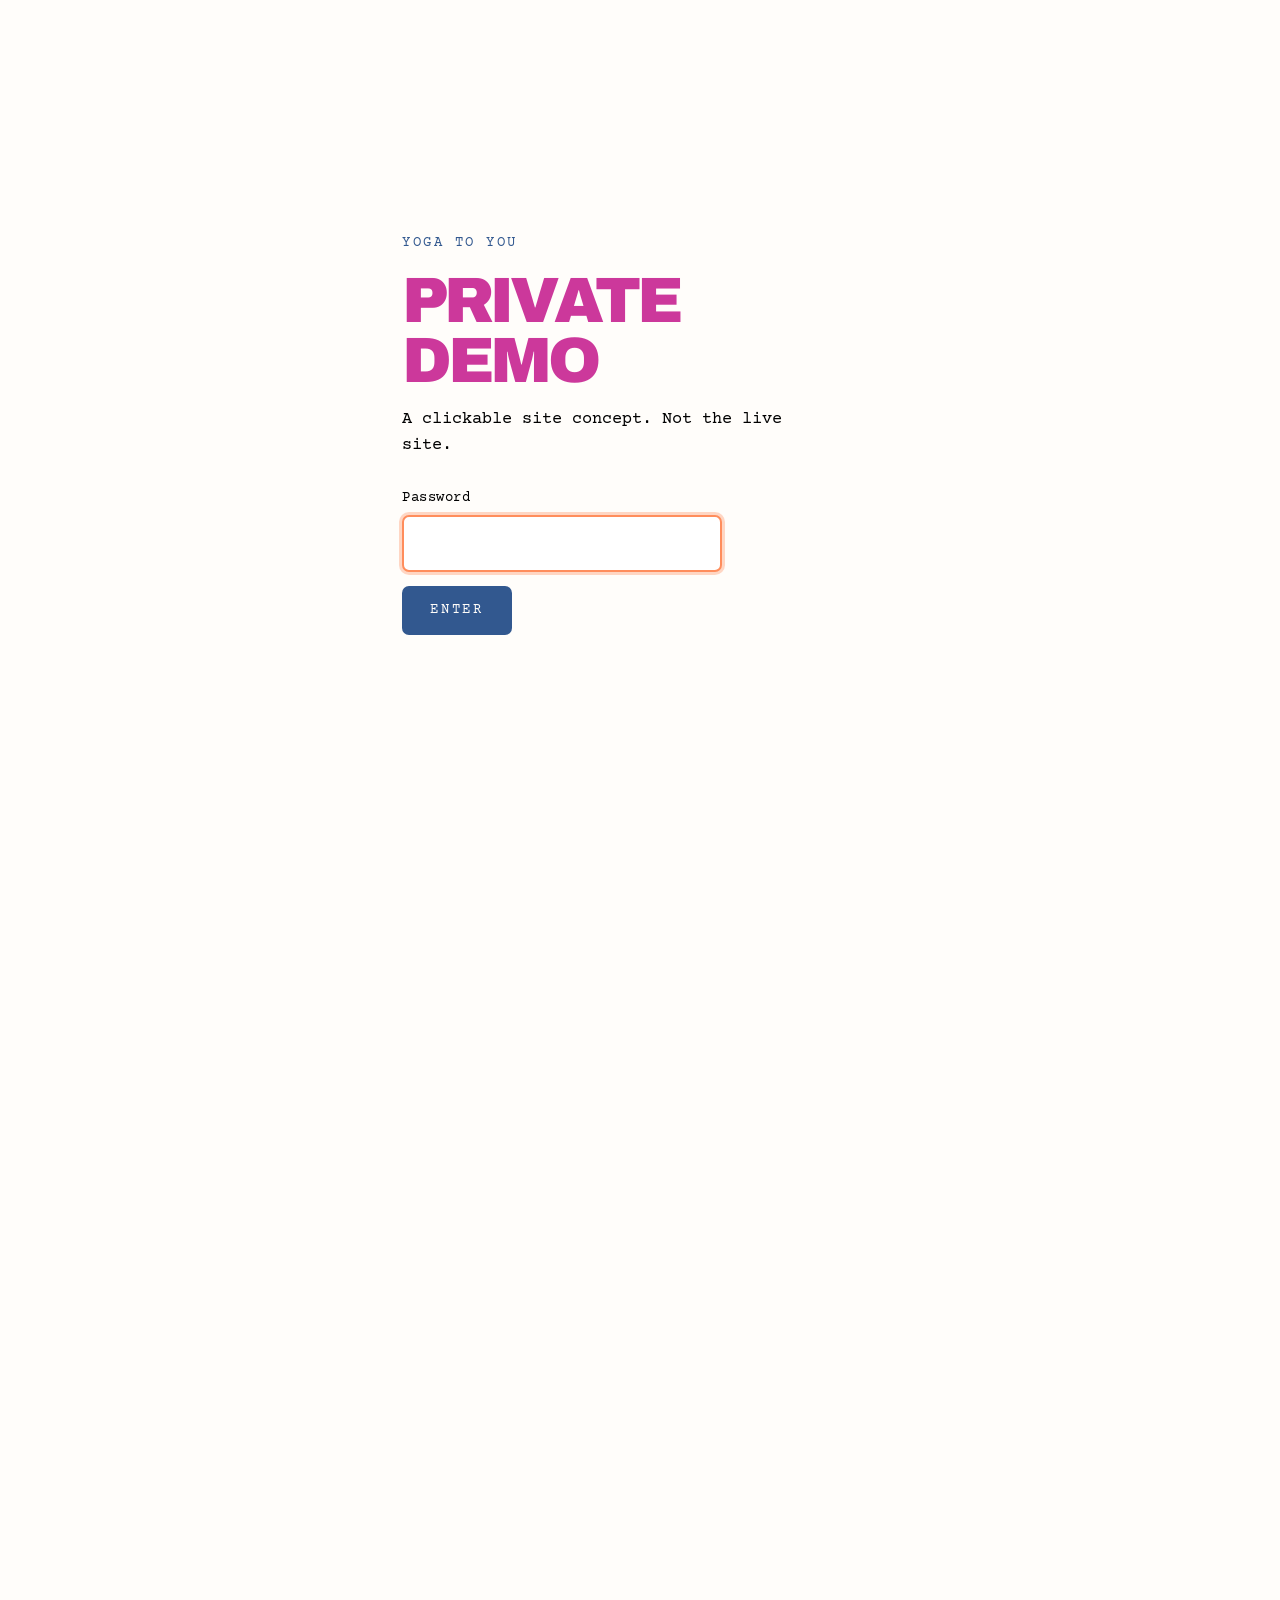
==== commit c6a11ff1: "Update all HTML files to use real lotus.png logo Replace SVG data-URI favicon and logo with lotus.pn" ====
--- a/index.html
+++ b/index.html
@@ -7,7 +7,7 @@
 <link rel="preconnect" href="https://fonts.googleapis.com">
 <link rel="preconnect" href="https://fonts.gstatic.com" crossorigin>
 <link href="https://fonts.googleapis.com/css2?family=Archivo:wght@100..900&family=Courier+Prime:ital,wght@0,400;0,700;1,400&display=block" rel="stylesheet">
-<link rel="icon" href="data:image/svg+xml,%3Csvg xmlns='http://www.w3.org/2000/svg' viewBox='0 0 80 48'%3E%3Cellipse cx='40' cy='40' rx='10' ry='4' fill='%2332588F' opacity='.25'/%3E%3Cpath d='M40 38 C28 28 22 16 28 10 C32 18 36 24 40 38 Z' fill='%23CC389B'/%3E%3Cpath d='M40 38 C52 28 58 16 52 10 C48 18 44 24 40 38 Z' fill='%23CC389B'/%3E%3Cpath d='M40 38 C40 22 36 10 40 6 C44 10 40 22 40 38 Z' fill='%2332588F'/%3E%3C/svg%3E" type="image/png">
+<link rel="icon" href="lotus.png">
 <link rel="stylesheet" href="site.css">
 <script>if(sessionStorage.getItem("yty-demo-ok")!=="1")document.documentElement.classList.add("yty-locked");</script>
 
@@ -15,7 +15,7 @@
 <body>
 <header class="site-header">
   <a class="logo" href="index.html" aria-label="Yoga To You">
-    <img src="data:image/svg+xml,%3Csvg xmlns='http://www.w3.org/2000/svg' viewBox='0 0 80 48'%3E%3Cellipse cx='40' cy='40' rx='10' ry='4' fill='%2332588F' opacity='.25'/%3E%3Cpath d='M40 38 C28 28 22 16 28 10 C32 18 36 24 40 38 Z' fill='%23CC389B'/%3E%3Cpath d='M40 38 C52 28 58 16 52 10 C48 18 44 24 40 38 Z' fill='%23CC389B'/%3E%3Cpath d='M40 38 C40 22 36 10 40 6 C44 10 40 22 40 38 Z' fill='%2332588F'/%3E%3C/svg%3E" alt="">
+    <img src="lotus.png" alt="">
     <span class="brand">Yoga To You</span>
   </a>
   <nav class="site-nav" aria-label="Primary">
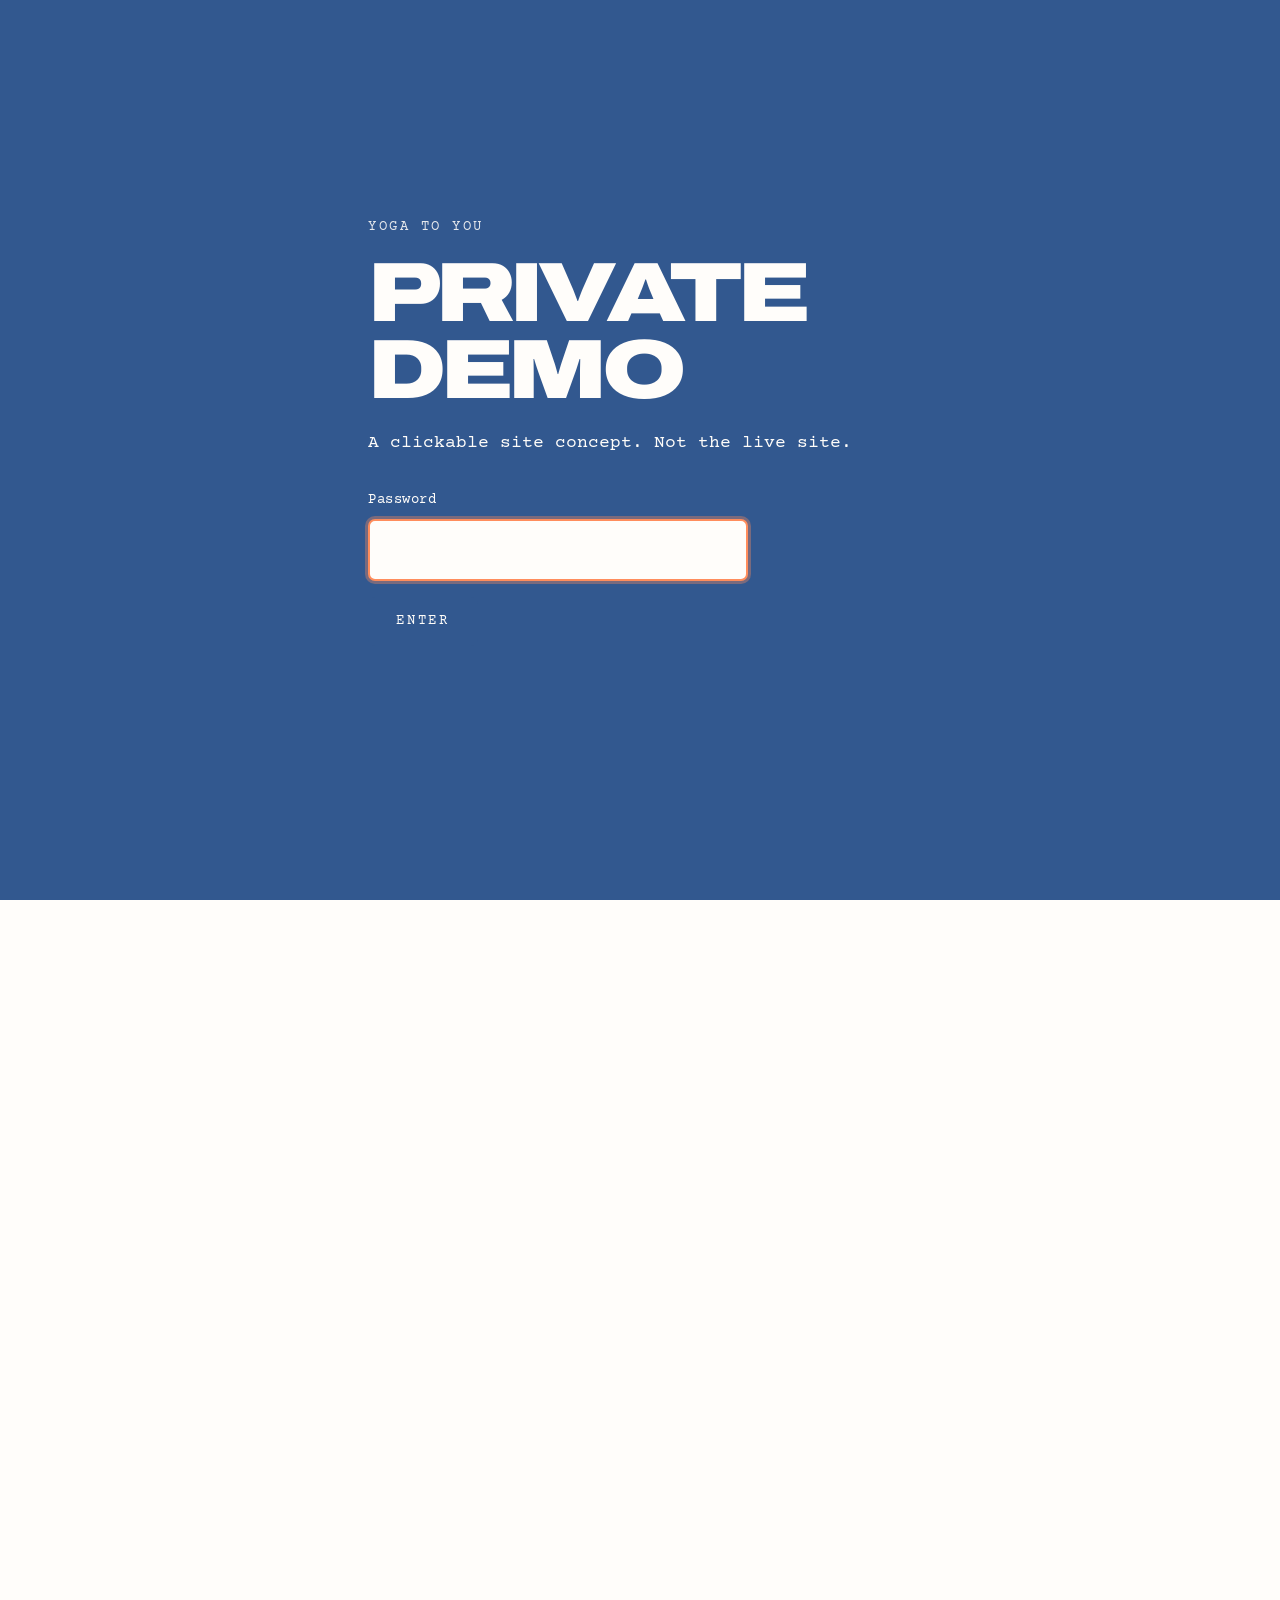
==== commit 88a15d29: "Visual restyle: wider typography, bigger bolder design, responsive mobile layout - Use Archivo varia" ====
--- a/index.html
+++ b/index.html
@@ -2,7 +2,7 @@
 <html lang="en">
 <head>
 <meta charset="utf-8">
-<meta name="viewport" content="width=1280">
+<meta name="viewport" content="width=device-width, initial-scale=1">
 <title>Yoga To You PDX — Not a studio. A mobile yoga experience.</title>
 <link rel="preconnect" href="https://fonts.googleapis.com">
 <link rel="preconnect" href="https://fonts.gstatic.com" crossorigin>
--- a/site.css
+++ b/site.css
@@ -5,7 +5,7 @@
   --magenta: #CC389B;
   --black: #000000;
   --nav-h: 76px;
-  --pad: clamp(40px, 4.4vw, 64px);
+  --pad: clamp(20px, 4.4vw, 64px);
   --max: 1440px;
 }
 
@@ -17,12 +17,11 @@
   font-size: 17px;
   line-height: 1.55;
   -webkit-font-smoothing: antialiased;
-  min-width: 1280px;
 }
 img { display: block; max-width: 100%; }
 a { color: inherit; text-decoration: none; }
 button, input, select, textarea { font: inherit; }
-button, .btn, .btn-ghost, select { cursor: pointer; }
+button, .btn, .btn-ghost, select { cursor: pointer; transition: all 0.2s ease; }
 input, textarea { cursor: text; }
 
 ::selection { background: var(--magenta); color: var(--cream); }
@@ -30,10 +29,11 @@
 .display {
   font-family: "Archivo", "Arial Black", sans-serif;
   font-weight: 900;
-  font-stretch: 100%;
+  font-stretch: 200%;
+  font-variation-settings: "wdth" 125;
   text-transform: uppercase;
   letter-spacing: -0.06em;
-  line-height: 0.94;
+  line-height: 0.92;
   color: var(--magenta);
 }
 
@@ -98,15 +98,16 @@
   position: sticky;
   top: 0;
   z-index: 20;
-  height: var(--nav-h);
+  min-height: var(--nav-h);
   background: var(--cream);
   display: flex;
   align-items: center;
-  gap: 36px;
-  padding: 0 var(--pad);
+  gap: clamp(16px, 3vw, 36px);
+  padding: 12px var(--pad);
   max-width: var(--max);
   margin: 0 auto;
   border-bottom: 1px solid rgba(50, 88, 143, 0.08);
+  flex-wrap: wrap;
 }
 .logo {
   display: flex;
@@ -116,16 +117,17 @@
   color: var(--navy);
 }
 .logo img {
-  height: 50px;
+  height: 102px;
   width: auto;
 }
 .logo .brand {
   font-family: "Archivo", "Arial Black", sans-serif;
   font-weight: 800;
-  font-stretch: 100%;
+  font-stretch: 125%;
+  font-variation-settings: "wdth" 115;
   text-transform: uppercase;
   letter-spacing: -0.03em;
-  font-size: 20px;
+  font-size: clamp(16px, 2vw, 22px);
   line-height: 1;
   color: var(--navy);
   white-space: nowrap;
@@ -134,9 +136,10 @@
 .site-nav {
   display: flex;
   align-items: center;
-  gap: 28px;
-  font-size: 16px;
-  color: var(--navy);
+  gap: clamp(14px, 2.2vw, 28px);
+  font-size: clamp(14px, 1.2vw, 16px);
+  color: var(--navy);
+  flex-wrap: wrap;
 }
 .site-nav a {
   padding: 6px 0;
@@ -155,70 +158,84 @@
   margin: 0 auto;
   min-height: calc(100vh - var(--nav-h));
   display: grid;
-  grid-template-columns: 1.18fr 1fr;
+  grid-template-columns: 1fr;
   align-items: stretch;
+  background: var(--navy);
 }
 .hero-copy {
-  padding: 40px var(--pad) 48px;
+  padding: clamp(48px, 8vw, 96px) var(--pad) clamp(56px, 9vw, 120px);
   display: flex;
   flex-direction: column;
   justify-content: center;
+  background: var(--navy);
+  color: var(--cream);
 }
 .hero h1 {
-  font-size: clamp(46px, 4.35vw, 64px);
-  max-width: 11em;
+  font-size: clamp(52px, 8vw, 124px);
+  max-width: 14em;
+  color: var(--cream);
+}
+.hero .eyebrow {
+  color: var(--cream);
+  opacity: 0.88;
+  font-size: clamp(12px, 1.2vw, 14px);
 }
 .hero .lede {
-  margin-top: 22px;
-  max-width: 36em;
-  font-size: 17px;
-  line-height: 1.55;
-  color: var(--black);
+  margin-top: 28px;
+  max-width: 42em;
+  font-size: clamp(16px, 1.5vw, 18px);
+  line-height: 1.6;
+  color: var(--cream);
 }
 .hero .lede + .lede { margin-top: 14px; }
 .hero .tag {
-  margin-top: 18px;
-  font-size: 18px;
-  line-height: 1.45;
-  color: var(--navy);
-  max-width: 32em;
+  margin-top: 22px;
+  font-size: clamp(17px, 1.6vw, 20px);
+  line-height: 1.5;
+  color: var(--cream);
+  max-width: 34em;
+  opacity: 0.92;
 }
 .hero-actions {
-  margin-top: 32px;
-  display: flex;
-  align-items: center;
-  gap: 28px;
+  margin-top: 36px;
+  display: flex;
+  align-items: center;
+  gap: 20px;
   flex-wrap: wrap;
 }
 .hero-photo {
   position: relative;
-  min-height: 640px;
+  min-height: clamp(420px, 60vh, 740px);
   overflow: hidden;
-  background: #e8e4de;
+  background: var(--navy);
 }
 .hero-photo img {
   width: 100%;
   height: 100%;
   object-fit: cover;
   object-position: 55% 30%;
+  transition: transform 0.6s ease;
+}
+.hero-photo:hover img {
+  transform: scale(1.02);
 }
 
 /* ===== SPECIALIZE / DOORS ===== */
 .specialize {
   max-width: var(--max);
   margin: 0 auto;
-  padding: 80px var(--pad) 28px;
+  padding: clamp(56px, 7vw, 96px) var(--pad) clamp(24px, 3vw, 36px);
 }
 .specialize h2 {
-  font-size: clamp(36px, 3.4vw, 48px);
+  font-size: clamp(42px, 5.5vw, 72px);
 }
 .doors {
   max-width: var(--max);
   margin: 0 auto;
-  padding: 28px var(--pad) 96px;
-  display: grid;
-  grid-template-columns: 1fr 1fr 1fr;
-  gap: 28px;
+  padding: clamp(24px, 3vw, 36px) var(--pad) clamp(72px, 9vw, 112px);
+  display: grid;
+  grid-template-columns: repeat(auto-fit, minmax(min(320px, 100%), 1fr));
+  gap: clamp(24px, 3vw, 32px);
 }
 .door {
   display: flex;
@@ -235,22 +252,22 @@
   width: 100%;
   height: 100%;
   object-fit: cover;
-  transition: transform 0.6s ease;
-}
-.door:hover .door-photo img { transform: scale(1.04); }
+  transition: transform 0.5s ease;
+}
+.door:hover .door-photo img { transform: scale(1.06); }
 .door h3 {
   margin-top: 22px;
-  font-size: clamp(28px, 2.3vw, 34px);
+  font-size: clamp(32px, 3.2vw, 44px);
 }
 .door p {
-  margin-top: 12px;
-  font-size: 16px;
-  line-height: 1.5;
+  margin-top: 14px;
+  font-size: clamp(15px, 1.3vw, 17px);
+  line-height: 1.55;
   color: var(--black);
 }
 .door .more {
-  margin-top: 16px;
-  font-size: 15px;
+  margin-top: 18px;
+  font-size: clamp(14px, 1.2vw, 16px);
   color: var(--navy);
   letter-spacing: 0.04em;
   text-decoration: underline;
@@ -260,48 +277,52 @@
 
 /* ===== TRUST ===== */
 .trust {
-  background: var(--navy);
-  color: var(--cream);
+  background: var(--black);
+  color: var(--cream);
+  padding: clamp(48px, 6vw, 72px) 0;
 }
 .trust p {
   max-width: var(--max);
   margin: 0 auto;
-  padding: 44px var(--pad);
+  padding: 0 var(--pad);
   text-align: center;
-  font-size: 22px;
-  line-height: 1.45;
+  font-size: clamp(20px, 2.2vw, 28px);
+  line-height: 1.5;
+  font-weight: 400;
 }
 
 /* ===== INCLUDES ===== */
 .includes {
   max-width: var(--max);
   margin: 0 auto;
-  padding: 96px var(--pad);
-  display: grid;
-  grid-template-columns: 1.05fr 0.95fr;
-  gap: 72px;
+  padding: clamp(72px, 9vw, 112px) var(--pad);
+  display: grid;
+  grid-template-columns: 1fr;
+  gap: clamp(48px, 6vw, 80px);
   align-items: center;
 }
 .includes h2 {
-  font-size: clamp(36px, 3.6vw, 52px);
-  margin-bottom: 16px;
+  font-size: clamp(42px, 5.2vw, 68px);
+  margin-bottom: 20px;
 }
 .includes .intro {
-  margin-bottom: 28px;
-  max-width: 34em;
+  margin-bottom: 32px;
+  max-width: 38em;
+  font-size: clamp(16px, 1.4vw, 18px);
+  line-height: 1.6;
 }
 .includes-list {
   list-style: none;
 }
 .includes-list li {
-  font-size: 20px;
-  line-height: 1.35;
-  padding: 16px 0;
+  font-size: clamp(18px, 1.8vw, 22px);
+  line-height: 1.4;
+  padding: 18px 0;
   border-bottom: 1px solid rgba(0,0,0,0.12);
 }
 .includes-photo {
   overflow: hidden;
-  min-height: 460px;
+  min-height: clamp(380px, 50vh, 520px);
   background: #e8e4de;
 }
 .includes-photo img {
@@ -309,7 +330,11 @@
   height: 100%;
   object-fit: cover;
   object-position: 50% 70%;
-  min-height: 460px;
+  min-height: clamp(380px, 50vh, 520px);
+  transition: transform 0.6s ease;
+}
+.includes-photo:hover img {
+  transform: scale(1.02);
 }
 
 /* ===== QUOTE ===== */
@@ -317,17 +342,17 @@
   background: var(--cream);
   max-width: var(--max);
   margin: 0 auto;
-  padding: 0 var(--pad) 96px;
-  display: grid;
-  grid-template-columns: 1.1fr 0.9fr;
-  gap: 56px;
-  align-items: center;
+  padding: 0 var(--pad) clamp(72px, 9vw, 112px);
+  display: grid;
+  grid-template-columns: 1fr;
+  gap: clamp(32px, 4vw, 64px);
+  align-items: stretch;
 }
 .quote-card {
   background: var(--magenta);
   color: var(--cream);
-  padding: 56px 48px 48px;
-  min-height: 360px;
+  padding: clamp(48px, 6vw, 72px) clamp(32px, 5vw, 56px);
+  min-height: clamp(320px, 45vh, 420px);
   display: flex;
   flex-direction: column;
   justify-content: center;
@@ -335,21 +360,21 @@
 .quote-card blockquote {
   font-family: "Courier Prime", Courier, monospace;
   font-style: italic;
-  font-size: 22px;
-  line-height: 1.45;
+  font-size: clamp(19px, 2vw, 26px);
+  line-height: 1.5;
 }
 .quote-card cite {
   display: block;
-  margin-top: 28px;
+  margin-top: 32px;
   font-style: normal;
-  font-size: 16px;
+  font-size: clamp(15px, 1.3vw, 17px);
   letter-spacing: 0.04em;
   color: var(--cream);
   opacity: 0.92;
 }
 .quote-photo {
   overflow: hidden;
-  min-height: 420px;
+  min-height: clamp(360px, 50vh, 480px);
   background: #e8e4de;
 }
 .quote-photo img {
@@ -357,22 +382,26 @@
   height: 100%;
   object-fit: cover;
   object-position: 50% 35%;
-  min-height: 420px;
+  min-height: clamp(360px, 50vh, 480px);
+  transition: transform 0.6s ease;
+}
+.quote-photo:hover img {
+  transform: scale(1.02);
 }
 
 /* ===== ABOUT TEASER ===== */
 .about {
   max-width: var(--max);
   margin: 0 auto;
-  padding: 0 var(--pad) 112px;
-  display: grid;
-  grid-template-columns: 0.9fr 1.1fr;
-  gap: 64px;
+  padding: 0 var(--pad) clamp(88px, 11vw, 128px);
+  display: grid;
+  grid-template-columns: 1fr;
+  gap: clamp(48px, 6vw, 72px);
   align-items: center;
 }
 .about-photo {
   overflow: hidden;
-  min-height: 520px;
+  min-height: clamp(440px, 60vh, 620px);
   background: #e8e4de;
 }
 .about-photo img {
@@ -380,79 +409,89 @@
   height: 100%;
   object-fit: cover;
   object-position: 62% 28%;
-  min-height: 520px;
+  min-height: clamp(440px, 60vh, 620px);
+  transition: transform 0.6s ease;
+}
+.about-photo:hover img {
+  transform: scale(1.02);
 }
 .about h2 {
-  font-size: clamp(42px, 4vw, 56px);
-  margin-bottom: 22px;
+  font-size: clamp(48px, 6vw, 76px);
+  margin-bottom: 28px;
 }
 .about p {
-  font-size: 17px;
-  line-height: 1.55;
-  max-width: 36em;
-}
-.about p + p { margin-top: 16px; }
+  font-size: clamp(16px, 1.5vw, 18px);
+  line-height: 1.6;
+  max-width: 40em;
+}
+.about p + p { margin-top: 18px; }
 .about .about-link {
   display: inline-block;
-  margin-top: 28px;
+  margin-top: 32px;
   color: var(--navy);
   text-decoration: underline;
   text-underline-offset: 4px;
-  font-size: 18px;
+  font-size: clamp(17px, 1.6vw, 19px);
+  transition: color 0.2s ease;
 }
 .about .about-link:hover { color: var(--magenta); }
 .about .quiet {
-  margin-top: 32px;
-  font-size: 16px;
+  margin-top: 36px;
+  font-size: clamp(15px, 1.3vw, 17px);
   color: var(--navy);
 }
 .about .quiet a {
   text-decoration: underline;
   text-underline-offset: 3px;
+  transition: color 0.2s ease;
 }
 .about .quiet a:hover { color: var(--magenta); }
 
 /* ===== START ===== */
 .start {
-  background: var(--navy);
+  background: var(--magenta);
   color: var(--cream);
   scroll-margin-top: var(--nav-h);
+  padding: clamp(64px, 8vw, 104px) 0 clamp(72px, 9vw, 112px);
 }
 .start-inner {
   max-width: var(--max);
   margin: 0 auto;
-  padding: 88px var(--pad) 96px;
-  display: grid;
-  grid-template-columns: 1fr 1fr;
-  gap: 72px;
+  padding: 0 var(--pad);
+  display: grid;
+  grid-template-columns: 1fr;
+  gap: clamp(48px, 6vw, 80px);
   align-items: start;
 }
 .start h2 {
-  font-size: clamp(48px, 4.4vw, 64px);
-  color: var(--cream);
-  margin-bottom: 20px;
+  font-size: clamp(52px, 7vw, 92px);
+  color: var(--cream);
+  margin-bottom: 24px;
 }
 .start .intro {
-  max-width: 30em;
-  margin-bottom: 24px;
-  font-size: 17px;
+  max-width: 36em;
+  margin-bottom: 28px;
+  font-size: clamp(16px, 1.5vw, 18px);
+  line-height: 1.6;
 }
 .start .phone {
-  font-size: 24px;
+  font-size: clamp(22px, 2.4vw, 28px);
   line-height: 1.4;
 }
 .start .phone a {
   text-decoration: underline;
   text-underline-offset: 4px;
+  transition: color 0.2s ease;
 }
 .start .phone a:hover { color: var(--orange); }
 .start .mail {
-  margin-top: 10px;
-  font-size: 18px;
+  margin-top: 12px;
+  font-size: clamp(17px, 1.7vw, 20px);
 }
 .start .mail a {
   text-decoration: underline;
   text-underline-offset: 4px;
+  transition: color 0.2s ease;
 }
 .start .mail a:hover { color: var(--orange); }
 .start-form,
@@ -460,14 +499,14 @@
 .subscribe {
   display: flex;
   flex-direction: column;
-  gap: 16px;
+  gap: 18px;
 }
 .start-form label,
 .page-form label {
   display: flex;
   flex-direction: column;
-  gap: 6px;
-  font-size: 14px;
+  gap: 7px;
+  font-size: clamp(13px, 1.2vw, 14px);
   letter-spacing: 0.04em;
 }
 .start-form input,
@@ -479,13 +518,14 @@
 .subscribe input {
   background: var(--cream);
   color: var(--black);
-  border: 2px solid transparent;
+  border: 2px solid rgba(255,253,250,0.3);
   border-radius: 7px;
-  padding: 14px 16px;
-  font-size: 16px;
+  padding: clamp(13px, 1.3vw, 16px) clamp(14px, 1.4vw, 18px);
+  font-size: clamp(15px, 1.4vw, 17px);
+  transition: all 0.2s ease;
 }
 .start-form textarea,
-.page-form textarea { min-height: 110px; resize: vertical; }
+.page-form textarea { min-height: 120px; resize: vertical; }
 .start-form input:hover,
 .start-form select:hover,
 .start-form textarea:hover,
@@ -493,7 +533,7 @@
 .page-form select:hover,
 .page-form textarea:hover,
 .subscribe input:hover {
-  border-color: var(--orange);
+  border-color: var(--cream);
 }
 .start-form input:focus,
 .start-form select:focus,
@@ -503,16 +543,19 @@
 .page-form textarea:focus,
 .subscribe input:focus {
   outline: none;
-  border-color: var(--orange);
-  box-shadow: 0 0 0 3px rgba(255, 141, 92, 0.35);
+  border-color: var(--cream);
+  box-shadow: 0 0 0 3px rgba(255, 253, 250, 0.4);
 }
 .start-form .btn {
   align-self: flex-start;
-  margin-top: 8px;
-  background: var(--cream);
-  color: var(--navy);
-}
-.start-form .btn:hover { background: #fff; }
+  margin-top: 10px;
+  background: var(--navy);
+  color: var(--cream);
+}
+.start-form .btn:hover { 
+  background: #274673;
+  transform: translateY(-1px);
+}
 .demo-note {
   margin-top: 4px;
   font-size: 15px;
@@ -530,160 +573,189 @@
 .footer-top {
   max-width: var(--max);
   margin: 0 auto;
-  padding: 72px var(--pad) 48px;
-  display: grid;
-  grid-template-columns: 1.1fr 1fr 1fr;
-  gap: 48px;
+  padding: clamp(56px, 7vw, 88px) var(--pad) clamp(48px, 6vw, 64px);
+  display: grid;
+  grid-template-columns: repeat(auto-fit, minmax(min(240px, 100%), 1fr));
+  gap: clamp(32px, 4vw, 56px);
 }
 .site-footer h3 {
   font-family: "Archivo", sans-serif;
   font-weight: 900;
+  font-stretch: 125%;
+  font-variation-settings: "wdth" 115;
   text-transform: uppercase;
   letter-spacing: -0.04em;
-  font-size: 22px;
-  color: var(--cream);
-  margin-bottom: 18px;
-}
-.subscribe { display: flex; flex-direction: column; gap: 10px; max-width: 380px; }
+  font-size: clamp(20px, 2vw, 24px);
+  color: var(--cream);
+  margin-bottom: 20px;
+}
+.subscribe { display: flex; flex-direction: column; gap: 12px; max-width: 420px; }
 .subscribe-row {
   display: flex;
-  gap: 8px;
+  gap: 10px;
+  flex-wrap: wrap;
 }
 .subscribe-row input {
   flex: 1;
-  min-width: 0;
-}
-.subscribe .btn { padding: 14px 18px; font-size: 13px; }
+  min-width: 200px;
+  background: rgba(255,253,250,0.12);
+  color: var(--cream);
+  border: 2px solid rgba(255,253,250,0.25);
+}
+.subscribe-row input::placeholder {
+  color: rgba(255,253,250,0.6);
+}
+.subscribe .btn { 
+  padding: clamp(12px, 1.3vw, 16px) clamp(16px, 1.8vw, 22px); 
+  font-size: clamp(12px, 1.1vw, 14px);
+  background: var(--magenta);
+  color: var(--cream);
+}
+.subscribe .btn:hover { 
+  background: #B62D89;
+  transform: translateY(-1px);
+}
 .footer-links {
   display: flex;
   flex-direction: column;
-  gap: 10px;
-  font-size: 16px;
+  gap: 12px;
+  font-size: clamp(15px, 1.4vw, 17px);
 }
 .footer-links a {
   text-decoration: underline;
   text-underline-offset: 3px;
   text-decoration-color: rgba(255,253,250,0.35);
+  transition: all 0.2s ease;
 }
 .footer-links a:hover { color: var(--orange); text-decoration-color: var(--orange); }
 .footer-note {
   color: rgba(255,253,250,0.62);
-  font-size: 15px;
+  font-size: clamp(14px, 1.2vw, 15px);
 }
 .footer-contact {
   display: flex;
   flex-direction: column;
-  gap: 10px;
-  font-size: 16px;
+  gap: 12px;
+  font-size: clamp(15px, 1.4vw, 17px);
 }
 .footer-contact a {
   text-decoration: underline;
   text-underline-offset: 3px;
   text-decoration-color: rgba(255,253,250,0.35);
+  transition: all 0.2s ease;
 }
 .footer-contact a:hover { color: var(--orange); text-decoration-color: var(--orange); }
 .wordmark {
   max-width: var(--max);
   margin: 0 auto;
-  padding: 24px var(--pad) 40px;
+  padding: clamp(32px, 4vw, 48px) var(--pad) clamp(48px, 6vw, 64px);
 }
 .wordmark p {
   font-family: "Archivo", "Arial Black", sans-serif;
   font-weight: 900;
-  font-stretch: 100%;
+  font-stretch: 200%;
+  font-variation-settings: "wdth" 125;
   text-transform: uppercase;
   letter-spacing: -0.06em;
-  line-height: 0.86;
+  line-height: 0.88;
   color: var(--magenta);
-  font-size: clamp(72px, 11.4vw, 164px);
+  font-size: clamp(64px, 12vw, 180px);
 }
 
 /* ===== INNER PAGES ===== */
 .page-hero {
   max-width: var(--max);
   margin: 0 auto;
-  padding: 64px var(--pad) 56px;
-  display: grid;
-  grid-template-columns: 1fr 1.1fr;
-  gap: 56px;
+  padding: clamp(56px, 7vw, 88px) var(--pad) clamp(48px, 6vw, 72px);
+  display: grid;
+  grid-template-columns: 1fr;
+  gap: clamp(40px, 5vw, 64px);
   align-items: center;
 }
 .page-hero h1 {
-  font-size: clamp(48px, 5vw, 72px);
+  font-size: clamp(54px, 7.5vw, 96px);
 }
 .page-hero .sub {
-  margin-top: 18px;
-  font-size: 22px;
-  line-height: 1.4;
-  color: var(--navy);
-  max-width: 22em;
+  margin-top: 22px;
+  font-size: clamp(20px, 2.2vw, 26px);
+  line-height: 1.45;
+  color: var(--navy);
+  max-width: 26em;
 }
 .page-hero p {
-  margin-top: 18px;
-  font-size: 17px;
-  line-height: 1.55;
-  max-width: 34em;
+  margin-top: 22px;
+  font-size: clamp(16px, 1.5vw, 18px);
+  line-height: 1.6;
+  max-width: 40em;
 }
 .page-hero-photo {
   overflow: hidden;
-  min-height: 440px;
+  min-height: clamp(400px, 55vh, 540px);
   background: #e8e4de;
 }
 .page-hero-photo img {
   width: 100%;
   height: 100%;
   object-fit: cover;
-  min-height: 440px;
+  min-height: clamp(400px, 55vh, 540px);
+  transition: transform 0.6s ease;
+}
+.page-hero-photo:hover img {
+  transform: scale(1.02);
 }
 
 .section {
   max-width: var(--max);
   margin: 0 auto;
-  padding: 0 var(--pad) 88px;
+  padding: 0 var(--pad) clamp(72px, 9vw, 104px);
 }
 .section h2 {
-  font-size: clamp(32px, 3.2vw, 44px);
-  margin-bottom: 20px;
+  font-size: clamp(38px, 4.5vw, 56px);
+  margin-bottom: 24px;
 }
 .section p {
-  font-size: 17px;
-  line-height: 1.55;
-  max-width: 40em;
-}
-.section p + p { margin-top: 16px; }
+  font-size: clamp(16px, 1.5vw, 18px);
+  line-height: 1.6;
+  max-width: 44em;
+}
+.section p + p { margin-top: 18px; }
 
 .split {
   max-width: var(--max);
   margin: 0 auto;
-  padding: 0 var(--pad) 88px;
-  display: grid;
-  grid-template-columns: 1fr 1fr;
-  gap: 64px;
+  padding: 0 var(--pad) clamp(72px, 9vw, 104px);
+  display: grid;
+  grid-template-columns: 1fr;
+  gap: clamp(48px, 6vw, 72px);
   align-items: center;
 }
 .split h2 {
-  font-size: clamp(32px, 3.2vw, 44px);
-  margin-bottom: 20px;
+  font-size: clamp(38px, 4.5vw, 56px);
+  margin-bottom: 24px;
 }
 .split p {
-  font-size: 17px;
-  line-height: 1.55;
-}
-.split p + p { margin-top: 16px; }
+  font-size: clamp(16px, 1.5vw, 18px);
+  line-height: 1.6;
+}
+.split p + p { margin-top: 18px; }
 .split .photo {
   overflow: hidden;
-  min-height: 400px;
+  min-height: clamp(360px, 50vh, 480px);
   background: #e8e4de;
 }
 .split .photo img {
   width: 100%;
   height: 100%;
   object-fit: cover;
-  min-height: 400px;
+  min-height: clamp(360px, 50vh, 480px);
+  transition: transform 0.6s ease;
+}
+.split .photo:hover img {
+  transform: scale(1.02);
 }
 
 .band {
-  padding: 72px 0 80px;
+  padding: clamp(64px, 8vw, 96px) 0 clamp(72px, 9vw, 104px);
 }
 .band-navy { background: var(--navy); color: var(--cream); }
 .band-navy .display { color: var(--cream); }
@@ -694,25 +766,32 @@
   margin: 0 auto;
   padding: 0 var(--pad);
 }
-.band h2 { margin-bottom: 20px; font-size: clamp(32px, 3.2vw, 44px); }
-.band p { max-width: 40em; font-size: 17px; line-height: 1.55; }
-.band p + p { margin-top: 16px; }
-.band .text-link { color: var(--cream); }
+.band h2 { margin-bottom: 24px; font-size: clamp(38px, 4.5vw, 56px); }
+.band p { max-width: 44em; font-size: clamp(16px, 1.5vw, 18px); line-height: 1.6; }
+.band p + p { margin-top: 18px; }
+.band .text-link { color: var(--cream); transition: color 0.2s ease; }
 .band .text-link:hover { color: var(--orange); }
-.band .btn { margin-top: 28px; background: var(--cream); color: var(--navy); }
-.band .btn:hover { background: #fff; }
+.band .btn { 
+  margin-top: 32px; 
+  background: var(--cream); 
+  color: var(--navy);
+}
+.band .btn:hover { 
+  background: #fff;
+  transform: translateY(-1px);
+}
 .band .btn-ghost { color: var(--cream); }
 .band .btn-ghost:hover { color: var(--orange); }
 
 .checklist {
   list-style: none;
-  margin-top: 20px;
-  max-width: 36em;
+  margin-top: 24px;
+  max-width: 40em;
 }
 .checklist li {
-  padding: 12px 0;
+  padding: 14px 0;
   border-bottom: 1px solid rgba(0,0,0,0.12);
-  font-size: 17px;
+  font-size: clamp(16px, 1.5vw, 18px);
   padding-left: 0;
 }
 .band-navy .checklist li,
@@ -723,91 +802,95 @@
 .page-spread {
   max-width: var(--max);
   margin: 0 auto;
-  padding: 0 var(--pad) 88px;
-  display: grid;
-  grid-template-columns: 1fr 1fr;
-  gap: 28px;
+  padding: 0 var(--pad) clamp(72px, 9vw, 104px);
+  display: grid;
+  grid-template-columns: repeat(auto-fit, minmax(min(320px, 100%), 1fr));
+  gap: clamp(24px, 3vw, 32px);
 }
 .page-spread figure {
   overflow: hidden;
-  min-height: 380px;
+  min-height: clamp(340px, 45vh, 440px);
   background: #e8e4de;
 }
 .page-spread img {
   width: 100%;
   height: 100%;
   object-fit: cover;
-  min-height: 380px;
+  min-height: clamp(340px, 45vh, 440px);
+  transition: transform 0.6s ease;
+}
+.page-spread figure:hover img {
+  transform: scale(1.04);
 }
 .page-spread figcaption {
-  margin-top: 12px;
-  font-size: 14px;
+  margin-top: 14px;
+  font-size: clamp(13px, 1.2vw, 15px);
   color: var(--navy);
 }
 
 .paths {
   max-width: var(--max);
   margin: 0 auto;
-  padding: 0 var(--pad) 88px;
-  display: grid;
-  grid-template-columns: 1fr 1fr;
-  gap: 28px;
+  padding: 0 var(--pad) clamp(72px, 9vw, 104px);
+  display: grid;
+  grid-template-columns: repeat(auto-fit, minmax(min(320px, 100%), 1fr));
+  gap: clamp(24px, 3vw, 32px);
 }
 .path-card {
   background: var(--cream);
   border: 1px solid rgba(50, 88, 143, 0.18);
-  padding: 36px 32px 40px;
+  padding: clamp(32px, 4vw, 44px) clamp(28px, 3.5vw, 40px);
 }
 .path-card h3 {
-  font-size: clamp(26px, 2.2vw, 32px);
-  margin-bottom: 16px;
-}
-.path-card p { font-size: 17px; line-height: 1.55; }
-.path-card p + p { margin-top: 14px; }
+  font-size: clamp(30px, 3vw, 38px);
+  margin-bottom: 18px;
+}
+.path-card p { font-size: clamp(16px, 1.5vw, 18px); line-height: 1.6; }
+.path-card p + p { margin-top: 16px; }
 
 .honest {
-  max-width: 40em;
-  font-size: 16px;
-  color: var(--navy);
-  border-left: 3px solid var(--orange);
-  padding: 4px 0 4px 18px;
-  margin: 20px 0 0;
+  max-width: 44em;
+  font-size: clamp(15px, 1.4vw, 17px);
+  color: var(--navy);
+  border-left: 4px solid var(--orange);
+  padding: 6px 0 6px 20px;
+  margin: 24px 0 0;
 }
 
 .page-cta {
   max-width: var(--max);
   margin: 0 auto;
-  padding: 0 var(--pad) 112px;
-  display: flex;
-  align-items: center;
-  gap: 28px;
+  padding: 0 var(--pad) clamp(88px, 11vw, 128px);
+  display: flex;
+  align-items: center;
+  gap: clamp(20px, 2.5vw, 32px);
   flex-wrap: wrap;
 }
 
 .page-form-wrap {
   max-width: var(--max);
   margin: 0 auto;
-  padding: 0 var(--pad) 112px;
-  display: grid;
-  grid-template-columns: 1fr 1fr;
-  gap: 64px;
-}
-.page-form-wrap h2 { margin-bottom: 16px; }
-.page-form .btn { align-self: flex-start; margin-top: 8px; }
+  padding: 0 var(--pad) clamp(88px, 11vw, 128px);
+  display: grid;
+  grid-template-columns: 1fr;
+  gap: clamp(48px, 6vw, 72px);
+}
+.page-form-wrap h2 { margin-bottom: 20px; }
+.page-form .btn { align-self: flex-start; margin-top: 10px; }
 
 .offerings {
   max-width: var(--max);
   margin: 0 auto;
-  padding: 0 var(--pad) 88px;
-  display: grid;
-  grid-template-columns: 1fr 1fr 1fr;
-  gap: 28px;
+  padding: 0 var(--pad) clamp(72px, 9vw, 104px);
+  display: grid;
+  grid-template-columns: repeat(auto-fit, minmax(min(280px, 100%), 1fr));
+  gap: clamp(24px, 3vw, 32px);
 }
 .offering h3 {
-  font-size: clamp(24px, 2vw, 30px);
-  margin: 18px 0 12px;
-}
-.offering p { font-size: 16px; line-height: 1.5; }
+  font-size: clamp(28px, 2.6vw, 36px);
+  margin: 20px 0 14px;
+}
+.offering p { font-size: clamp(15px, 1.4vw, 17px); line-height: 1.55; }
 .offering .photo {
   aspect-ratio: 4 / 3;
   overflow: hidden;
@@ -817,20 +900,98 @@
   width: 100%;
   height: 100%;
   object-fit: cover;
-}
-
-@media (max-width: 1320px) {
-  .hero { grid-template-columns: 1.15fr 1fr; }
-  .includes, .quote, .about, .start-inner, .page-hero, .split, .page-form-wrap { gap: 48px; }
-}
-
+  transition: transform 0.5s ease;
+}
+.offering:hover .photo img {
+  transform: scale(1.06);
+}
+
+/* ===== RESPONSIVE BREAKPOINTS ===== */
+@media (min-width: 768px) {
+  .hero { grid-template-columns: 1fr 1fr; }
+  .includes { grid-template-columns: 1.05fr 0.95fr; }
+  .quote { grid-template-columns: 1.1fr 0.9fr; }
+  .about { grid-template-columns: 0.9fr 1.1fr; }
+  .start-inner { grid-template-columns: 1fr 1fr; }
+  .page-hero { grid-template-columns: 1fr 1.1fr; }
+  .split { grid-template-columns: 1fr 1fr; }
+  .page-form-wrap { grid-template-columns: 1fr 1fr; }
+}
+
+@media (max-width: 767px) {
+  .logo img { height: 30px; }
+  .site-header { --nav-h: auto; padding: 16px var(--pad); }
+  .hero { grid-template-columns: 1fr; }
+  .hero-photo { order: -1; min-height: 50vh; }
+  .doors { grid-template-columns: 1fr; }
+}
+
+/* ===== PASSWORD GATE ===== */
 html.yty-locked body > *:not(#yty-gate) { visibility: hidden !important; }
-#yty-gate { position: fixed; inset: 0; z-index: 100; background: var(--cream); display: flex; align-items: center; justify-content: center; padding: 40px; }
-.yty-gate-card { max-width: 28em; }
-.yty-gate-card h1 { font-size: clamp(42px, 6vw, 64px); margin-bottom: 16px; }
-.yty-gate-lede { margin-bottom: 28px; max-width: 24em; }
-.yty-gate-form { display: flex; flex-direction: column; gap: 14px; align-items: flex-start; }
-.yty-gate-form label { display: flex; flex-direction: column; gap: 6px; font-size: 14px; letter-spacing: 0.04em; width: 100%; }
-.yty-gate-form input { background: #fff; color: var(--black); border: 2px solid rgba(50, 88, 143, 0.25); border-radius: 7px; padding: 14px 16px; font-size: 16px; width: 100%; max-width: 320px; }
-.yty-gate-form input:focus { outline: none; border-color: var(--orange); box-shadow: 0 0 0 3px rgba(255, 141, 92, 0.35); }
-.yty-gate-hint { font-size: 15px; color: var(--magenta); min-height: 1.2em; }
+#yty-gate { 
+  position: fixed; 
+  inset: 0; 
+  z-index: 100; 
+  background: var(--navy); 
+  display: flex; 
+  align-items: center; 
+  justify-content: center; 
+  padding: clamp(24px, 5vw, 48px); 
+}
+.yty-gate-card { 
+  max-width: 32em; 
+  color: var(--cream);
+}
+.yty-gate-card .eyebrow {
+  color: var(--cream);
+  opacity: 0.88;
+}
+.yty-gate-card h1 { 
+  font-size: clamp(52px, 9vw, 84px); 
+  margin-bottom: 20px;
+  color: var(--cream);
+}
+.yty-gate-lede { 
+  margin-bottom: 32px; 
+  max-width: 28em;
+  font-size: clamp(16px, 1.5vw, 18px);
+  line-height: 1.6;
+}
+.yty-gate-form { 
+  display: flex; 
+  flex-direction: column; 
+  gap: 16px; 
+  align-items: flex-start; 
+}
+.yty-gate-form label { 
+  display: flex; 
+  flex-direction: column; 
+  gap: 7px; 
+  font-size: clamp(13px, 1.2vw, 14px); 
+  letter-spacing: 0.04em; 
+  width: 100%; 
+}
+.yty-gate-form input { 
+  background: var(--cream); 
+  color: var(--black); 
+  border: 2px solid transparent; 
+  border-radius: 7px; 
+  padding: clamp(13px, 1.3vw, 16px) clamp(14px, 1.4vw, 18px); 
+  font-size: clamp(15px, 1.4vw, 17px); 
+  width: 100%; 
+  max-width: 380px;
+  transition: all 0.2s ease;
+}
+.yty-gate-form input:hover {
+  border-color: var(--orange);
+}
+.yty-gate-form input:focus { 
+  outline: none; 
+  border-color: var(--orange); 
+  box-shadow: 0 0 0 3px rgba(255, 141, 92, 0.35); 
+}
+.yty-gate-hint { 
+  font-size: clamp(14px, 1.3vw, 16px); 
+  color: var(--orange); 
+  min-height: 1.3em; 
+}
